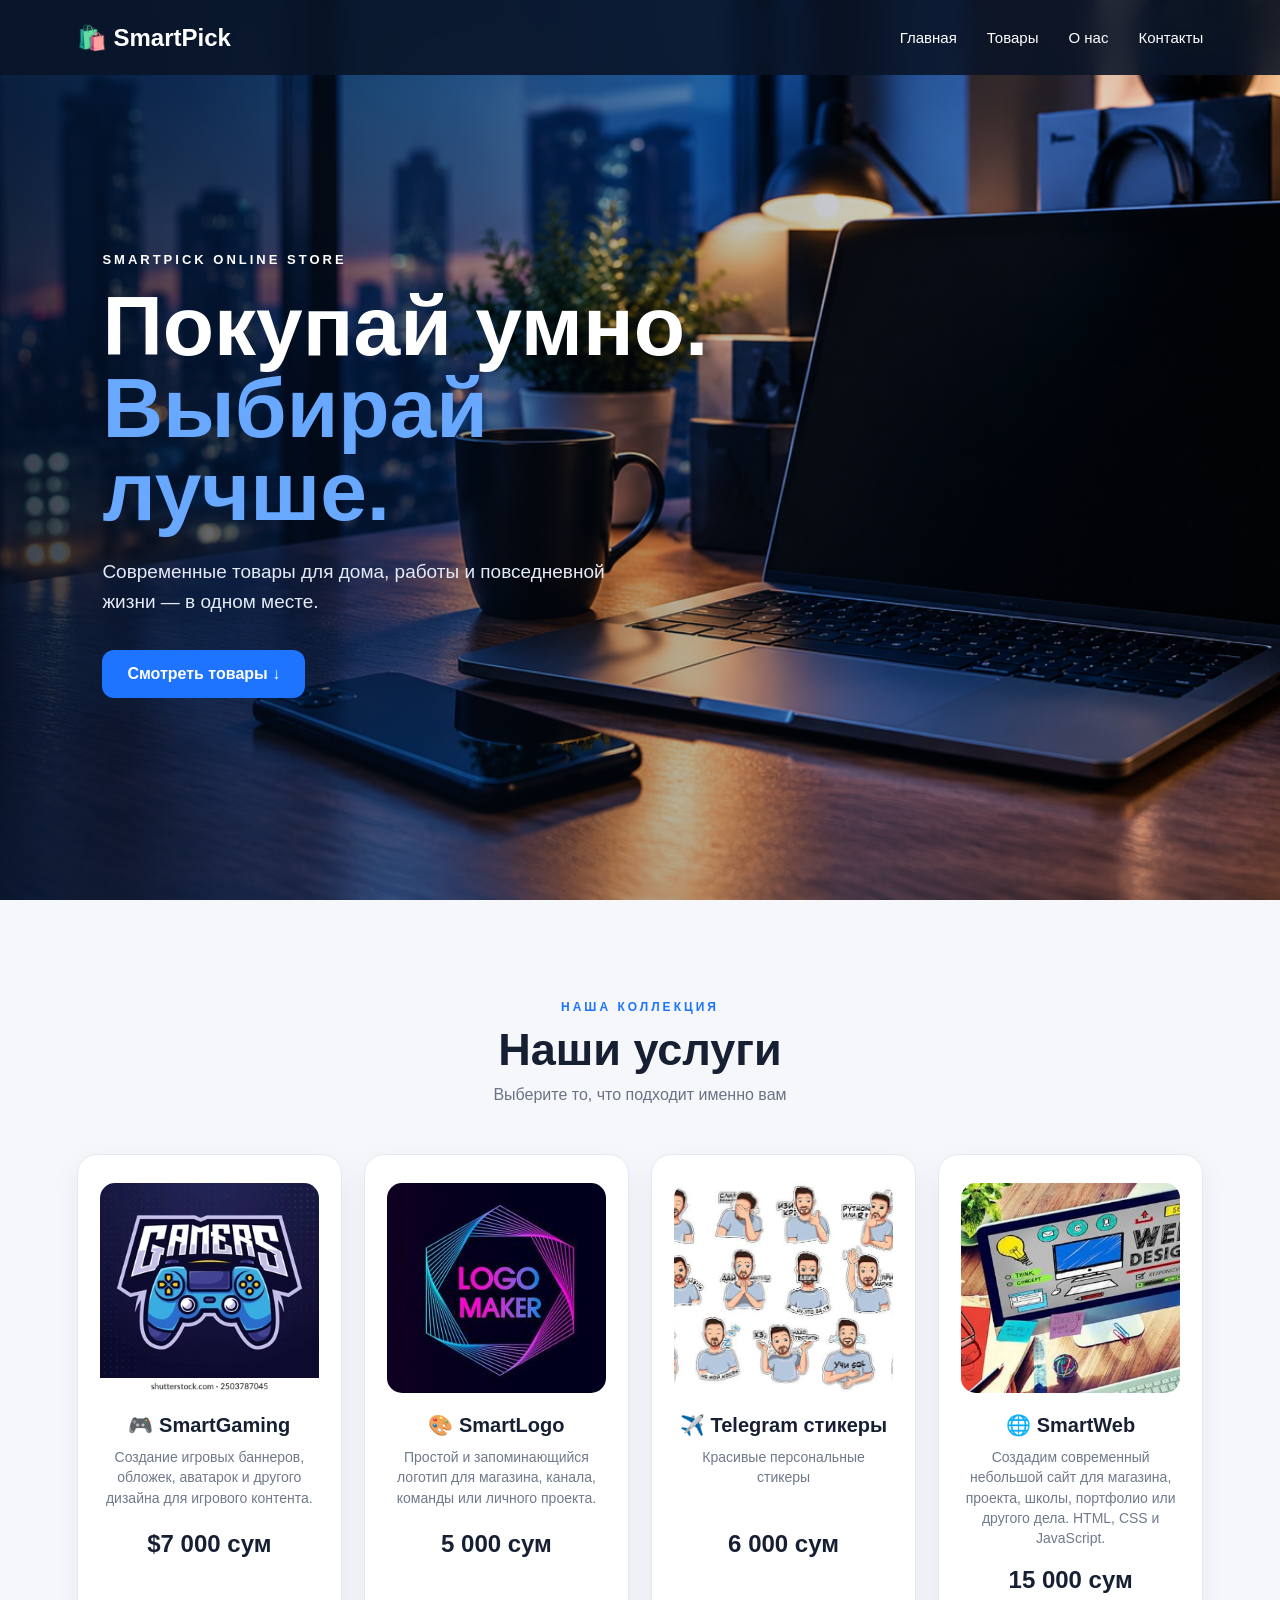
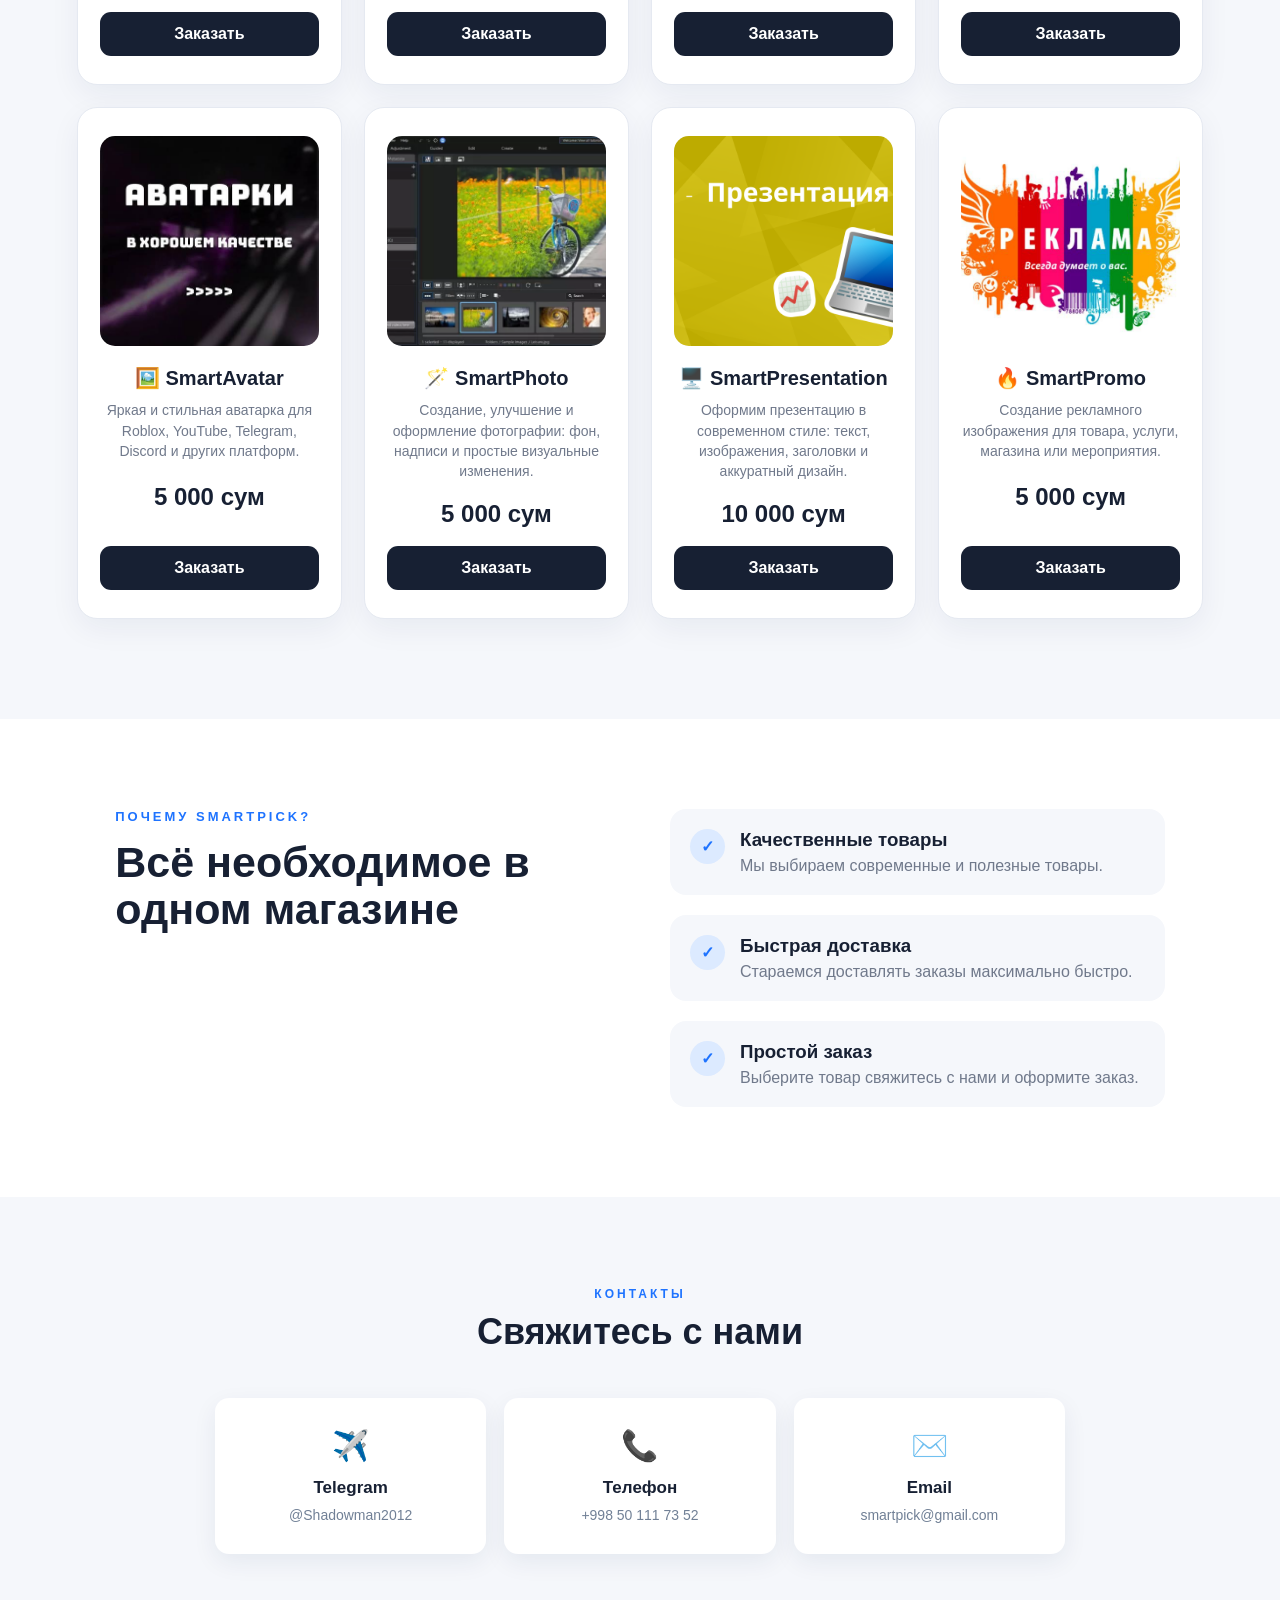
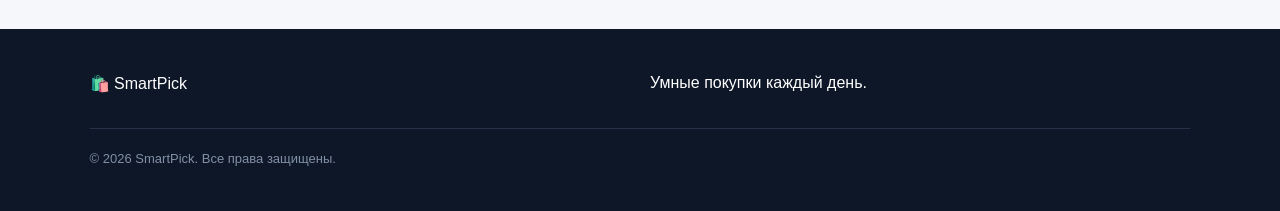
==== index.html @ 40c7309f "Add files via upload" ====
<!DOCTYPE html>
<html lang="ru">
<head>
    <meta charset="UTF-8">
    <meta name="viewport" content="width=device-width, initial-scale=1.0">

    <title>SmartPick — онлайн-магазин</title>

    <link rel="stylesheet" href="style.css">
</head>

<body>

    <!-- ШАПКА -->
    <header class="header">

        <div class="logo">
            🛍️ SmartPick
        </div>

        <nav>
            <a href="#home">Главная</a>
            <a href="#products">Товары</a>
            <a href="#about">О нас</a>
            <a href="#contacts">Контакты</a>
        </nav>



    </header>


    <!-- ГЛАВНЫЙ ЭКРАН -->
    <section class="hero" id="home">

        <div class="hero-content">

            <p class="small-title">
                SMARTPICK ONLINE STORE
            </p>

            <h1>
                Покупай умно.<br>
                <span>Выбирай лучше.</span>
            </h1>

            <p class="hero-text">
                Современные товары для дома, работы
                и повседневной жизни — в одном месте.
            </p>

            <a href="#products" class="hero-button">
                Смотреть товары ↓
            </a>

        </div>

    </section>


    <!-- ТОВАРЫ -->
    <section class="products" id="products">

        <div class="section-title">

            <p>НАША КОЛЛЕКЦИЯ</p>

            <h2>Наши услуги</h2>

            <span>
                Выберите то, что подходит именно вам
            </span>

        </div>


    <div class="products-grid">

    <!-- 1. НОУТБУК -->
    <div class="product-card">

        <div class="product-image">
            <img src="gamers.jpg" alt="SmartBook Pro">
        </div>

        <h3>🎮  SmartGaming</h3>

        <p>
            Создание игровых баннеров, обложек, аватарок
             и другого дизайна для игрового контента.
        </p>

        <div class="price">$7 000 сум</div>

        <details class="order-details">

            <summary>Заказать</summary>

            <div class="order-message">
                📦 Хотите заказать <b>🎮  SmartGaming</b>?
                <br><br>
                📞 Свяжитесь с нами!
                <br>
                ✈️ Telegram: <b>@Shadowman2012</b>
            </div>

        </details>

    </div>


    <!-- 2. ТЕЛЕФОН -->
    <div class="product-card">

        <div class="product-image">
            <img src="makinglogo.jpg" alt="SmartPhone X">
        </div>

        <h3>🎨  SmartLogo</h3>

        <p>
            Простой и запоминающийся логотип для магазина,
             канала, команды или личного проекта.
        </p>

        <div class="price">5 000 сум</div>

        <details class="order-details">

            <summary>Заказать</summary>

            <div class="order-message">
                📦 Хотите заказать <b>🎨  SmartLogo</b>?
                <br><br>
                📞 Свяжитесь с нами!
                <br>
                ✈️ Telegram: <b>@Shadowman2012</b>
            </div>

        </details>

    </div>


    <!-- 3. НАУШНИКИ -->
    <div class="product-card">

        <div class="product-image">
            <img src="telegramstickers.jpg" alt="AirSound Pro">
        </div>

        <h3>✈️  Telegram стикеры</h3>

        <p>
            Красивые персональные стикеры
        </p>

        <div class="price">6 000 сум</div>

        <details class="order-details">

            <summary>Заказать</summary>

            <div class="order-message">
                📦 Хотите заказать <b>✈️  Telegram Стикеры</b>?
                <br><br>
                📞 Свяжитесь с нами!
                <br>
                ✈️ Telegram: <b>@Shadowman2012</b>
            </div>

        </details>

    </div>


    <!-- 4. ЧАСЫ -->
    <div class="product-card">

        <div class="product-image">
            <img src="web.jpg" alt="SmartWatch 5">
        </div>

        <h3>🌐  SmartWeb</h3>

        <p>
            Создадим современный небольшой сайт для магазина,
             проекта, школы, портфолио или другого дела. HTML, CSS и JavaScript.
        </p>

        <div class="price">15 000 сум</div>

        <details class="order-details">

            <summary>Заказать</summary>

            <div class="order-message">
                📦 Хотите заказать <b>🌐  SmartWeb</b>?
                <br><br>
                📞 Свяжитесь с нами!
                <br>
                ✈️ Telegram: <b>@Shadowman2012</b>
            </div>

        </details>

    </div>


    <!-- 5. МОНИТОР -->
    <div class="product-card">

        <div class="product-image">
            <img src="avatarka.jpg" alt="Vision Monitor">
        </div>

        <h3>🖼️  SmartAvatar</h3>

        <p>
            Яркая и стильная аватарка для Roblox, 
            YouTube, Telegram, Discord и других платформ.
        </p>

        <div class="price">5 000 сум</div>

        <details class="order-details">

            <summary>Заказать</summary>

            <div class="order-message">
                📦 Хотите заказать <b>🖼️  SmartAvatar</b>?
                <br><br>
                📞 Свяжитесь с нами!
                <br>
                ✈️ Telegram: <b>@Shadowman2012</b>
            </div>

        </details>

    </div>


    <!-- 6. КЛАВИАТУРА -->
    <div class="product-card">

        <div class="product-image">
            <img src="makingphoto.jpg" alt="Mecha Keyboard">
        </div>

        <h3>🪄  SmartPhoto</h3>

        <p>
            Создание, улучшение и оформление фотографии: фон,
            надписи и простые визуальные изменения.
        </p>

        <div class="price">5 000 сум</div>

        <details class="order-details">

            <summary>Заказать</summary>

            <div class="order-message">
                📦 Хотите заказать <b>🪄  SmartPhoto</b>?
                <br><br>
                📞 Свяжитесь с нами!
                <br>
                ✈️ Telegram: <b>@Shadowman2012</b>
            </div>

        </details>

    </div>


    <!-- 7. МЫШЬ -->
    <div class="product-card">

        <div class="product-image">
            <img src="presintayion.jpg" alt="SmartMouse">
        </div>

        <h3>🖥️  SmartPresentation</h3>

        <p>
            Оформим презентацию в современном стиле: текст,
             изображения, заголовки и аккуратный дизайн.
            
        </p>

        <div class="price">10 000 сум</div>

        <details class="order-details">

            <summary>Заказать</summary>

            <div class="order-message">
                📦 Хотите заказать <b>🖥️  SmartPresentation</b>?
                <br><br>
                📞 Свяжитесь с нами!
                <br>
                ✈️ Telegram: <b>@Shadowman2012</b>
            </div>

        </details>

    </div>


    <!-- 8. КОЛОНКА -->
    <div class="product-card">

        <div class="product-image">
            <img src="add.jpg" alt="SoundBox Mini">
        </div>

        <h3>🔥  SmartPromo</h3>

        <p>
            Создание рекламного изображения для товара,
             услуги, магазина или мероприятия.
            
        </p>

        <div class="price">5 000 сум</div>

        <details class="order-details">

            <summary>Заказать</summary>

            <div class="order-message">
                📦 Хотите заказать <b>🔥  SmartPromo</b>?
                <br><br>
                📞 Свяжитесь с нами!
                <br>
                ✈️ Telegram: <b>@Shadowman2012</b>
            </div>

        </details>

    </div>

</div>

    </section>


    <!-- О НАС -->
    <section class="about" id="about">

        <div class="about-text">

            <p>ПОЧЕМУ SMARTPICK?</p>

            <h2>
                Всё необходимое
                в одном магазине
            </h2>

        </div>


        <div class="advantages">

            <div class="advantage">
                <span>✓</span>

                <div>
                    <h3>Качественные товары</h3>

                    <p>
                        Мы выбираем современные
                        и полезные товары.
                    </p>
                </div>
            </div>


            <div class="advantage">
                <span>✓</span>

                <div>
                    <h3>Быстрая доставка</h3>

                    <p>
                        Стараемся доставлять
                        заказы максимально быстро.
                    </p>
                </div>
            </div>


            <div class="advantage">
                <span>✓</span>

                <div>
                    <h3>Простой заказ</h3>

                    <p>
                        Выберите товар свяжитесь с нами 
                        и оформите заказ.
                    </p>
                </div>
            </div>

        </div>

    </section>



      <!-- КОНТАКТЫ -->
<section class="contacts-section" id="contacts">

    <div class="contacts-title">
        <p>КОНТАКТЫ</p>
        <h2>Свяжитесь с нами</h2>
    </div>

    <div class="contacts-cards">

        <!-- TELEGRAM -->
        <div class="contact-card">
            <div class="contact-icon">✈️</div>

            <h3>Telegram</h3>

            <a href="https://t.me/Shadowman2012" target="_blank">
                @Shadowman2012
            </a>
        </div>


        <!-- ТЕЛЕФОН -->
        <div class="contact-card">
            <div class="contact-icon">📞</div>

            <h3>Телефон</h3>

            <a href="tel:+998501117352">
                +998 50 111 73 52
            </a>
        </div>


        <!-- EMAIL -->
        <div class="contact-card">
            <div class="contact-icon">✉️</div>

            <h3>Email</h3>

            <a href="mailto:smartpick@gmail.com">
                smartpick@gmail.com
            </a>
        </div>

    </div>

</section>



<footer>

    <div class="footer-logo">
        🛍️ SmartPick
    </div>

    <p>
        Умные покупки каждый день.
    </p>

    <div class="copyright">
        © 2026 SmartPick. Все права защищены.
    </div>

</footer>


    <!-- КОРЗИНА -->
    <div class="cart-modal" id="cartModal">

        <div class="cart-window">

            <button
                class="close-button"
                id="closeCart">
                ×
            </button>

            <h2>🛒 Ваша корзина</h2>

            <div id="cartItems">
                <p>Корзина пока пустая.</p>
            </div>

            <div class="cart-total">

                <span>Итого:</span>

                <strong id="cartTotal">
                    $0
                </strong>

            </div>

            <button
                class="checkout-button"
                id="checkout">
                Оформить заказ
            </button>

        </div>

    </div>


    <div class="toast" id="toast">
        Товар добавлен в корзину ✓
    </div>


    

</body>
</html>
---- style.css ----
* {
    margin: 0;
    padding: 0;
    box-sizing: border-box;
}

html {
    scroll-behavior: smooth;
}

body {
    font-family: Arial, sans-serif;
    background: #f5f7fb;
    color: #172033;
}


/* =========================
   HEADER
========================= */

.header {
    position: fixed;
    top: 0;
    left: 0;

    width: 100%;
    height: 75px;

    z-index: 1000;

    display: flex;
    align-items: center;
    justify-content: space-between;

    padding: 0 6%;

    background: rgba(10, 20, 38, 0.88);

    backdrop-filter: blur(12px);

    color: white;
}

.logo {
    font-size: 24px;
    font-weight: bold;
}

nav {
    display: flex;
    gap: 30px;
}

nav a {
    color: white;
    text-decoration: none;
    font-size: 15px;

    transition: 0.3s;
}

nav a:hover {
    color: #69a8ff;
}

.cart-button {
    border: none;

    padding: 11px 17px;

    border-radius: 12px;

    background: white;
    color: #172033;

    font-weight: bold;

    cursor: pointer;
}

.cart-button span {
    display: inline-flex;

    align-items: center;
    justify-content: center;

    width: 22px;
    height: 22px;

    margin-left: 5px;

    border-radius: 50%;

    background: #1e73ff;
    color: white;
}


/* =========================
   HERO
========================= */

.hero {

    min-height: 100vh;

    display: flex;
    align-items: center;

    padding: 120px 8% 70px;

    background:
        linear-gradient(
            90deg,
            rgba(4, 13, 29, 0.78),
            rgba(4, 13, 29, 0.30),
            rgba(4, 13, 29, 0.05)
        ),

        url("shop.jpg")
        center / cover
        no-repeat;
}

.hero-content {
    max-width: 650px;

    color: white;
}

.small-title {
    font-size: 13px;

    letter-spacing: 3px;

    font-weight: bold;

    margin-bottom: 18px;
}

.hero h1 {

    font-size: clamp(48px, 7vw, 84px);

    line-height: 0.98;

    margin-bottom: 25px;
}

.hero h1 span {
    color: #69a8ff;
}

.hero-text {

    max-width: 550px;

    font-size: 19px;

    line-height: 1.6;

    color: #e4ebf7;

    margin-bottom: 32px;
}

.hero-button {

    display: inline-block;

    padding: 15px 25px;

    border-radius: 12px;

    background: #1e73ff;

    color: white;

    text-decoration: none;

    font-weight: bold;

    transition: 0.3s;
}

.hero-button:hover {

    transform: translateY(-3px);

    background: #3986ff;
}


/* =========================
   PRODUCTS
========================= */

.products {

    padding: 100px 6%;

    background: #f5f7fb;
}

.section-title {

    text-align: center;

    margin-bottom: 50px;
}

.section-title p {

    color: #1e73ff;

    font-size: 12px;

    letter-spacing: 3px;

    font-weight: bold;

    margin-bottom: 10px;
}

.section-title h2 {

    font-size: 45px;

    margin-bottom: 10px;
}

.section-title span {

    color: #697386;
}


.products-grid {

    max-width: 1200px;

    margin: auto;

    display: grid;

    grid-template-columns:
        repeat(4, 1fr);

    gap: 22px;
}


.product-card {

    background: white;

    border: 1px solid #e5e9f1;

    border-radius: 20px;

    padding: 28px 22px;

    text-align: center;

    box-shadow:
        0 10px 30px
        rgba(20, 40, 80, 0.06);

    transition: 0.3s;
}

.product-card:hover {

    transform: translateY(-7px);

    box-shadow:
        0 18px 40px
        rgba(20, 40, 80, 0.12);
}

.product-image {
    width: 100%;
    height: 210px;

    margin-bottom: 20px;

    border-radius: 15px;

    overflow: hidden;

    background: #f1f4f9;
}

.product-image img {
    width: 100%;
    height: 100%;

    object-fit: cover;

    display: block;

    transition: 0.3s;
}

.product-card:hover .product-image img {
    transform: scale(1.05);
}

.product-card h3 {

    font-size: 20px;

    margin-bottom: 10px;
}

.product-card p {

    color: #70798b;

    min-height: 65px;

    line-height: 1.45;

    font-size: 14px;
}

.price {

    font-size: 24px;

    font-weight: bold;

    margin: 18px 0;
}

.add-button {

    width: 100%;

    padding: 13px;

    border: none;

    border-radius: 11px;

    background: #172033;

    color: white;

    font-weight: bold;

    cursor: pointer;

    transition: 0.3s;
}

.add-button:hover {

    background: #1e73ff;
}


/* =========================
   ABOUT
========================= */

.about {

    display: grid;

    grid-template-columns:
        1fr 1fr;

    gap: 60px;

    padding: 90px 9%;

    background: white;
}

.about-text > p {

    color: #1e73ff;

    font-size: 13px;

    letter-spacing: 3px;

    font-weight: bold;

    margin-bottom: 15px;
}

.about h2 {

    font-size: 43px;

    line-height: 1.1;
}

.advantages {

    display: grid;

    gap: 20px;
}

.advantage {

    display: flex;

    gap: 15px;

    padding: 20px;

    border-radius: 16px;

    background: #f5f7fb;
}

.advantage span {

    min-width: 35px;
    height: 35px;

    display: grid;

    place-items: center;

    border-radius: 50%;

    background: #dceaff;

    color: #1e73ff;

    font-weight: bold;
}

.advantage h3 {

    margin-bottom: 6px;
}

.advantage p {

    color: #70798b;
}


/* =========================
   FOOTER
========================= */

footer {

    padding: 45px 7%;

    background: #0d1728;

    color: white;

    display: grid;

    grid-template-columns:
        1fr 1fr;

    gap: 20px;
}

.footer-left p {

    margin-top: 10px;

    color: #9ca8ba;
}

.contacts {

    justify-self: end;

    line-height: 2;

    color: #dbe2ed;
}

.copyright {

    grid-column: 1 / -1;

    padding-top: 22px;

    margin-top: 15px;

    border-top:
        1px solid #263247;

    color: #8290a5;

    font-size: 13px;
}


/* =========================
   CART
========================= */

.cart-modal {

    position: fixed;

    inset: 0;

    z-index: 2000;

    display: none;

    align-items: center;
    justify-content: center;

    padding: 20px;

    background:
        rgba(0, 0, 0, 0.65);
}

.cart-modal.active {

    display: flex;
}

.cart-window {

    position: relative;

    width: min(500px, 100%);

    max-height: 85vh;

    overflow: auto;

    padding: 30px;

    border-radius: 22px;

    background: white;
}

.close-button {

    position: absolute;

    right: 18px;
    top: 10px;

    border: none;

    background: none;

    font-size: 32px;

    cursor: pointer;
}

.cart-window h2 {

    margin-bottom: 22px;
}

.cart-item {

    display: flex;

    justify-content: space-between;

    gap: 15px;

    padding: 14px 0;

    border-bottom:
        1px solid #e6eaf0;
}

.remove-button {

    border: none;

    background: #ffe8e8;

    color: #c33;

    border-radius: 8px;

    padding: 5px 9px;

    cursor: pointer;
}

.cart-total {

    display: flex;

    justify-content: space-between;

    font-size: 20px;

    padding: 22px 0;
}

.checkout-button {

    width: 100%;

    padding: 14px;

    border: none;

    border-radius: 11px;

    background: #1e73ff;

    color: white;

    font-weight: bold;

    cursor: pointer;
}


/* =========================
   TOAST
========================= */

.toast {

    position: fixed;

    right: 25px;
    bottom: 25px;

    z-index: 3000;

    padding: 14px 20px;

    border-radius: 12px;

    background: #172033;

    color: white;

    transform:
        translateY(100px);

    opacity: 0;

    transition: 0.3s;
}

.toast.show {

    transform:
        translateY(0);

    opacity: 1;
}


/* =========================
   MOBILE
========================= */

@media (max-width: 900px) {

    nav {
        display: none;
    }

    .products-grid {

        grid-template-columns:
            repeat(2, 1fr);
    }

    .about {

        grid-template-columns:
            1fr;
    }
}


@media (max-width: 560px) {

    .header {

        padding: 0 4%;
    }

    .logo {

        font-size: 20px;
    }

    .cart-button {

        padding: 9px 11px;
    }

    .hero {

        padding:
            110px 7% 60px;
    }

    .hero h1 {

        font-size: 48px;
    }

    .products-grid {

        grid-template-columns:
            1fr;
    }

    .section-title h2,
    .about h2 {

        font-size: 35px;
    }

    footer {

        grid-template-columns:
            1fr;
    }

    .contacts {

        justify-self: start;
    }
}










/* =========================
   КОНТАКТЫ
========================= */

.contacts-section {
    padding: 90px 8% 75px;
    background: #f5f7fb;
    text-align: center;
}

.contacts-title {
    margin-bottom: 45px;
}

.contacts-title p {
    color: #1e73ff;
    font-size: 12px;
    font-weight: bold;
    letter-spacing: 3px;
    margin-bottom: 10px;
}

.contacts-title h2 {
    font-size: 36px;
    color: #172033;
}


/* КАРТОЧКИ */

.contacts-cards {
    max-width: 850px;
    margin: auto;

    display: grid;
    grid-template-columns: repeat(3, 1fr);

    gap: 18px;
}


.contact-card {
    background: white;

    padding: 30px 20px;

    border-radius: 14px;

    box-shadow:
        0 8px 25px rgba(20, 40, 80, 0.07);

    transition: 0.3s;
}


.contact-card:hover {
    transform: translateY(-5px);

    box-shadow:
        0 15px 35px rgba(20, 40, 80, 0.12);
}


/* ИКОНКА */

.contact-icon {
    font-size: 30px;

    margin-bottom: 15px;
}


.contact-card h3 {
    font-size: 17px;

    margin-bottom: 8px;

    color: #172033;
}


.contact-card a {
    color: #718096;

    text-decoration: none;

    font-size: 14px;

    transition: 0.3s;
}


.contact-card a:hover {
    color: #1e73ff;
}


/* =========================
   МОБИЛЬНАЯ ВЕРСИЯ
========================= */

@media (max-width: 700px) {

    .contacts-cards {
        grid-template-columns: 1fr;
        max-width: 400px;
    }

    .contacts-title h2 {
        font-size: 30px;
    }
}










.order-details {
    margin-top: 18px;
}

.order-details summary {
    list-style: none;

    width: 100%;

    padding: 13px;

    border-radius: 11px;

    background: #172033;

    color: white;

    font-weight: bold;

    cursor: pointer;

    transition: 0.3s;
}

.order-details summary:hover {
    background: #1e73ff;
}

.order-details summary::-webkit-details-marker {
    display: none;
}

.order-message {
    margin-top: 12px;

    padding: 15px;

    border-radius: 12px;

    background: #eef5ff;

    color: #172033;

    font-size: 14px;

    line-height: 1.5;

    animation: orderShow 0.3s ease;
}

@keyframes orderShow {
    from {
        opacity: 0;
        transform: translateY(-5px);
    }

    to {
        opacity: 1;
        transform: translateY(0);
    }
}






.product-card {
    display: flex;
    flex-direction: column;
    height: 100%;
}

.product-card .order-details {
    margin-top: auto;
}

.order-details summary {
    text-align: center;
}
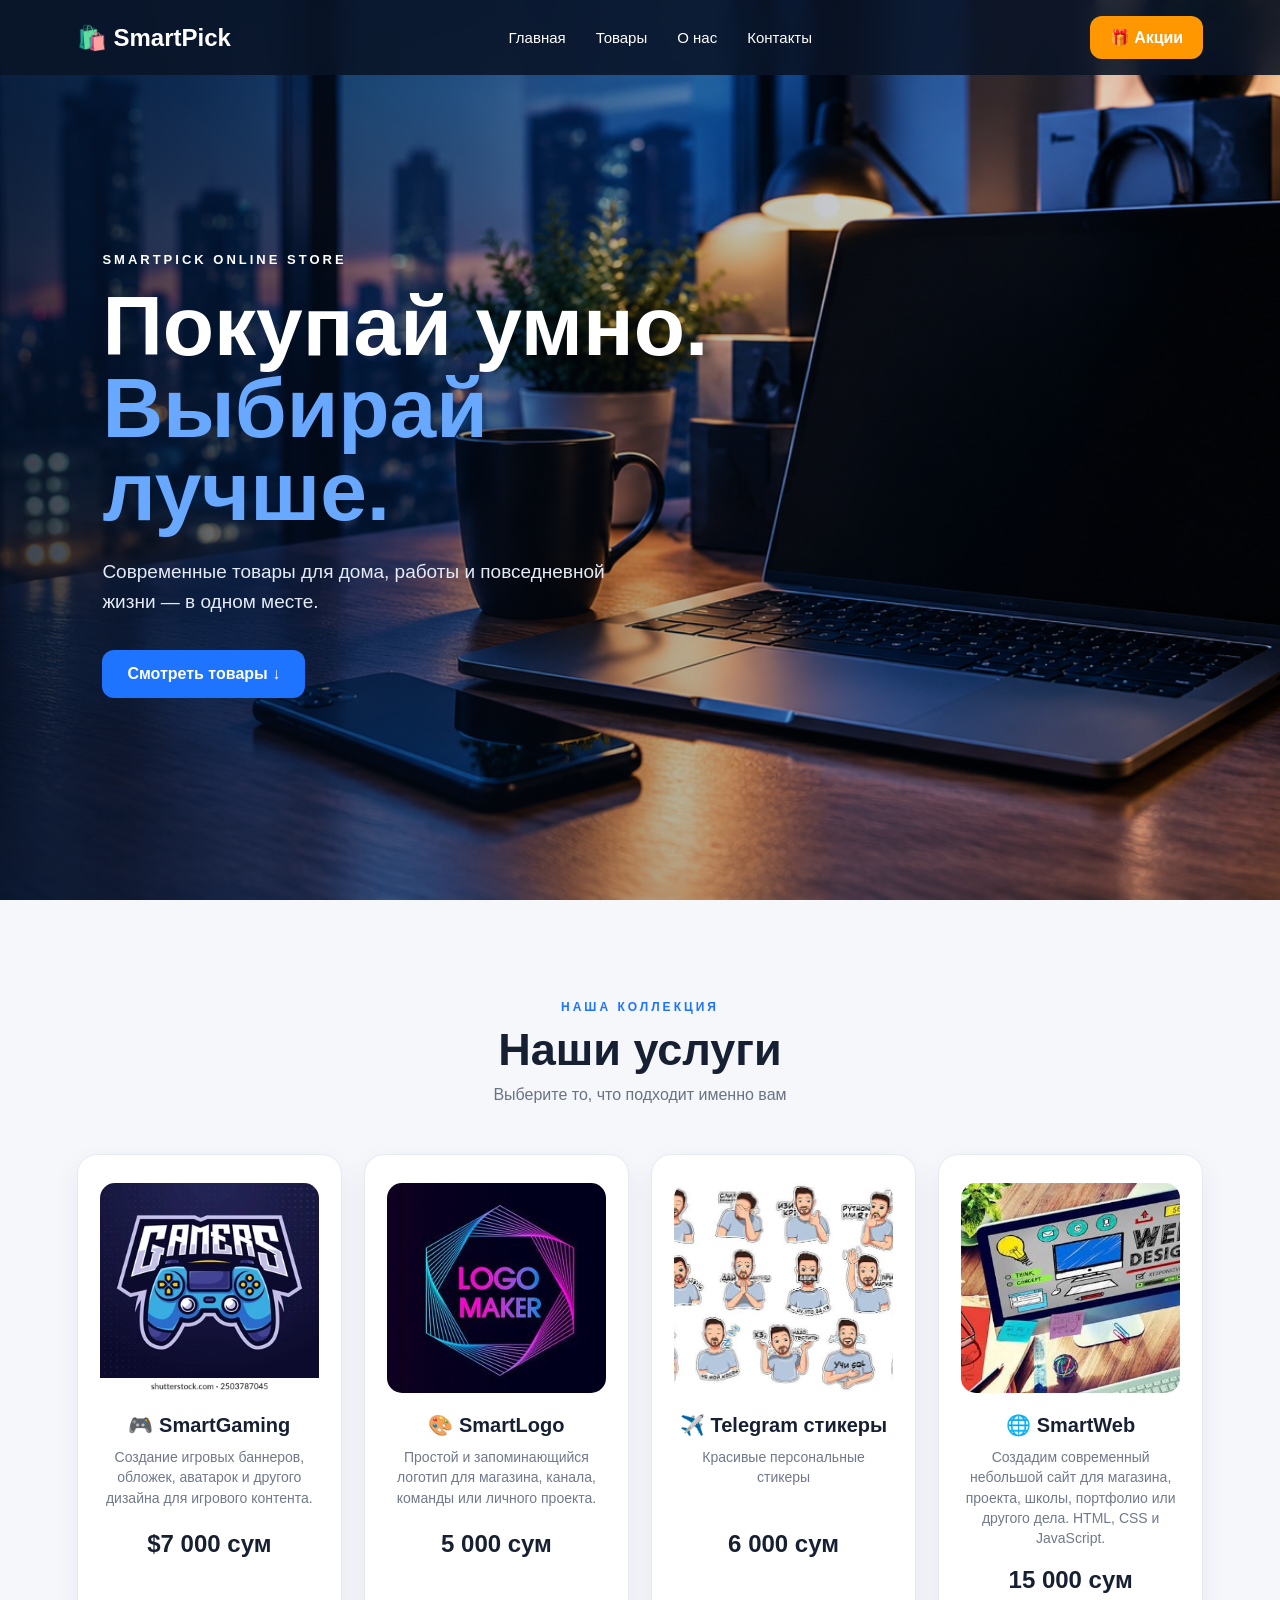
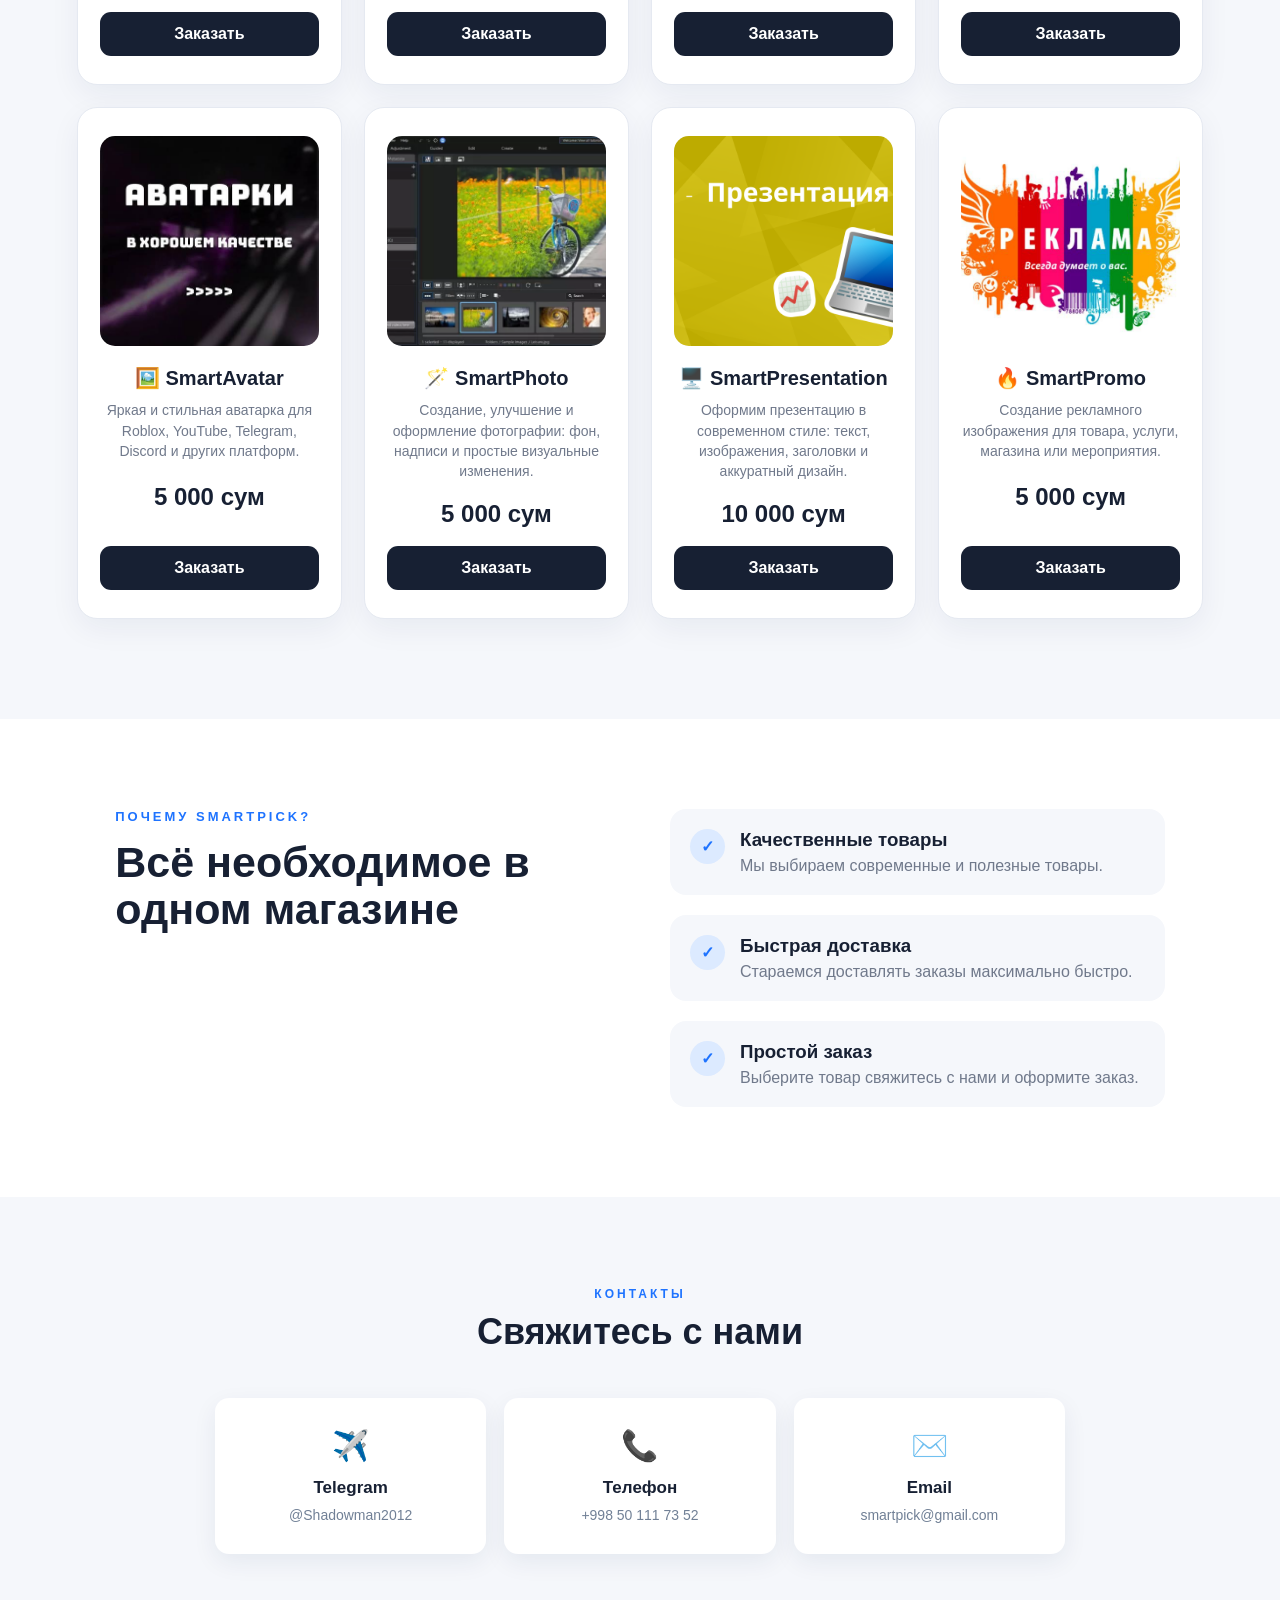
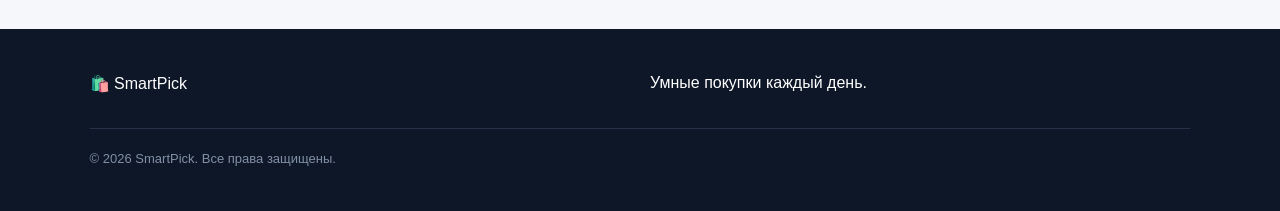
==== commit 47eff28f: "Add files via upload" ====
--- a/index.html
+++ b/index.html
@@ -27,6 +27,12 @@
 
 
 
+        <label for="promo-toggle" class="promo-button">
+    🎁 Акции
+        </label>
+
+
+
     </header>
 
 
@@ -277,7 +283,7 @@
     <div class="product-card">
 
         <div class="product-image">
-            <img src="presintayion.jpg" alt="SmartMouse">
+            <img src="presintaytion.jpg" alt="SmartMouse">
         </div>
 
         <h3>🖥️  SmartPresentation</h3>
@@ -477,6 +483,64 @@
 </footer>
 
 
+
+
+
+
+<!-- АКЦИЯ -->
+
+<input type="checkbox" id="promo-toggle" class="promo-toggle">
+
+<div class="promo-overlay">
+
+    <div class="promo-window">
+
+        <label for="promo-toggle" class="close-promo">
+            ✕
+        </label>
+
+        <div class="promo-icon">
+            🎁
+        </div>
+
+        <p class="promo-label">
+            СПЕЦИАЛЬНАЯ АКЦИЯ
+        </p>
+
+        <h2>
+            SMARTPICK START
+        </h2>
+
+        <p class="promo-main">
+            Первые <strong>3 покупателя</strong>
+            получают небольшой подарок!
+        </p>
+
+        <div class="promo-gift">
+            🎁
+        </div>
+
+        <div class="promo-spots">
+            🔥 Осталось мест: <strong>3</strong>
+        </div>
+
+        <a href="#products" class="promo-action">
+            🛍️ Выбрать товар
+        </a>
+
+    </div>
+
+</div>
+
+
+
+
+
+
+
+
+
+
     <!-- КОРЗИНА -->
     <div class="cart-modal" id="cartModal">
 
--- a/style.css
+++ b/style.css
@@ -951,4 +951,206 @@
 
 .order-details summary {
     text-align: center;
+}
+
+
+
+
+
+
+
+
+
+/* =========================
+   АКЦИИ
+========================= */
+
+.promo-toggle {
+    display: none;
+}
+
+
+/* КНОПКА */
+
+.promo-button {
+    display: inline-block;
+    padding: 12px 20px;
+    background: #ff9800;
+    color: white;
+    border-radius: 12px;
+    font-weight: 700;
+    cursor: pointer;
+    transition: 0.3s;
+}
+
+.promo-button:hover {
+    background: #f57c00;
+    transform: translateY(-2px);
+}
+
+
+/* ЗАТЕМНЕНИЕ */
+
+.promo-overlay {
+    position: fixed;
+    inset: 0;
+
+    display: flex;
+    justify-content: center;
+    align-items: center;
+
+    background: rgba(0, 0, 0, 0.7);
+
+    opacity: 0;
+    visibility: hidden;
+
+    transition: 0.3s;
+
+    z-index: 9999;
+}
+
+
+/* ОКНО */
+
+.promo-window {
+    position: relative;
+
+    width: 420px;
+    max-width: 90%;
+
+    padding: 35px 25px;
+
+    background: white;
+    border-radius: 25px;
+
+    text-align: center;
+
+    box-shadow: 0 20px 60px rgba(0, 0, 0, 0.3);
+
+    transform: scale(0.8);
+    transition: 0.3s;
+}
+
+
+/* ОТКРЫТИЕ ОКНА */
+
+.promo-toggle:checked ~ .promo-overlay {
+    opacity: 1;
+    visibility: visible;
+}
+
+.promo-toggle:checked ~ .promo-overlay .promo-window {
+    transform: scale(1);
+}
+
+
+/* КРЕСТИК */
+
+.close-promo {
+    position: absolute;
+
+    top: 15px;
+    right: 15px;
+
+    width: 35px;
+    height: 35px;
+
+    display: flex;
+    justify-content: center;
+    align-items: center;
+
+    background: #eeeeee;
+
+    border-radius: 50%;
+
+    font-size: 20px;
+    font-weight: bold;
+
+    cursor: pointer;
+}
+
+.close-promo:hover {
+    background: #dddddd;
+}
+
+
+/* ПОДАРОК */
+
+.promo-icon {
+    font-size: 60px;
+}
+
+.promo-gift {
+    font-size: 55px;
+    margin: 15px 0;
+}
+
+
+/* ТЕКСТ */
+
+.promo-label {
+    margin-top: 10px;
+
+    color: #ff9800;
+
+    font-size: 14px;
+    font-weight: bold;
+
+    letter-spacing: 1px;
+}
+
+.promo-window h2 {
+    margin: 10px 0;
+
+    font-size: 30px;
+}
+
+.promo-main {
+    font-size: 18px;
+    line-height: 1.5;
+}
+
+.promo-main strong {
+    color: #ff9800;
+}
+
+
+/* ОСТАЛОСЬ МЕСТ */
+
+.promo-spots {
+    margin: 20px 0;
+
+    padding: 12px;
+
+    background: #fff3e0;
+
+    border-radius: 12px;
+
+    font-weight: bold;
+}
+
+
+/* КНОПКА */
+
+.promo-action {
+    display: inline-block;
+
+    padding: 13px 25px;
+
+    background: #ff9800;
+
+    color: white;
+
+    text-decoration: none;
+
+    border-radius: 12px;
+
+    font-weight: bold;
+
+    transition: 0.3s;
+}
+
+.promo-action:hover {
+    background: #f57c00;
+    transform: translateY(-2px);
 }
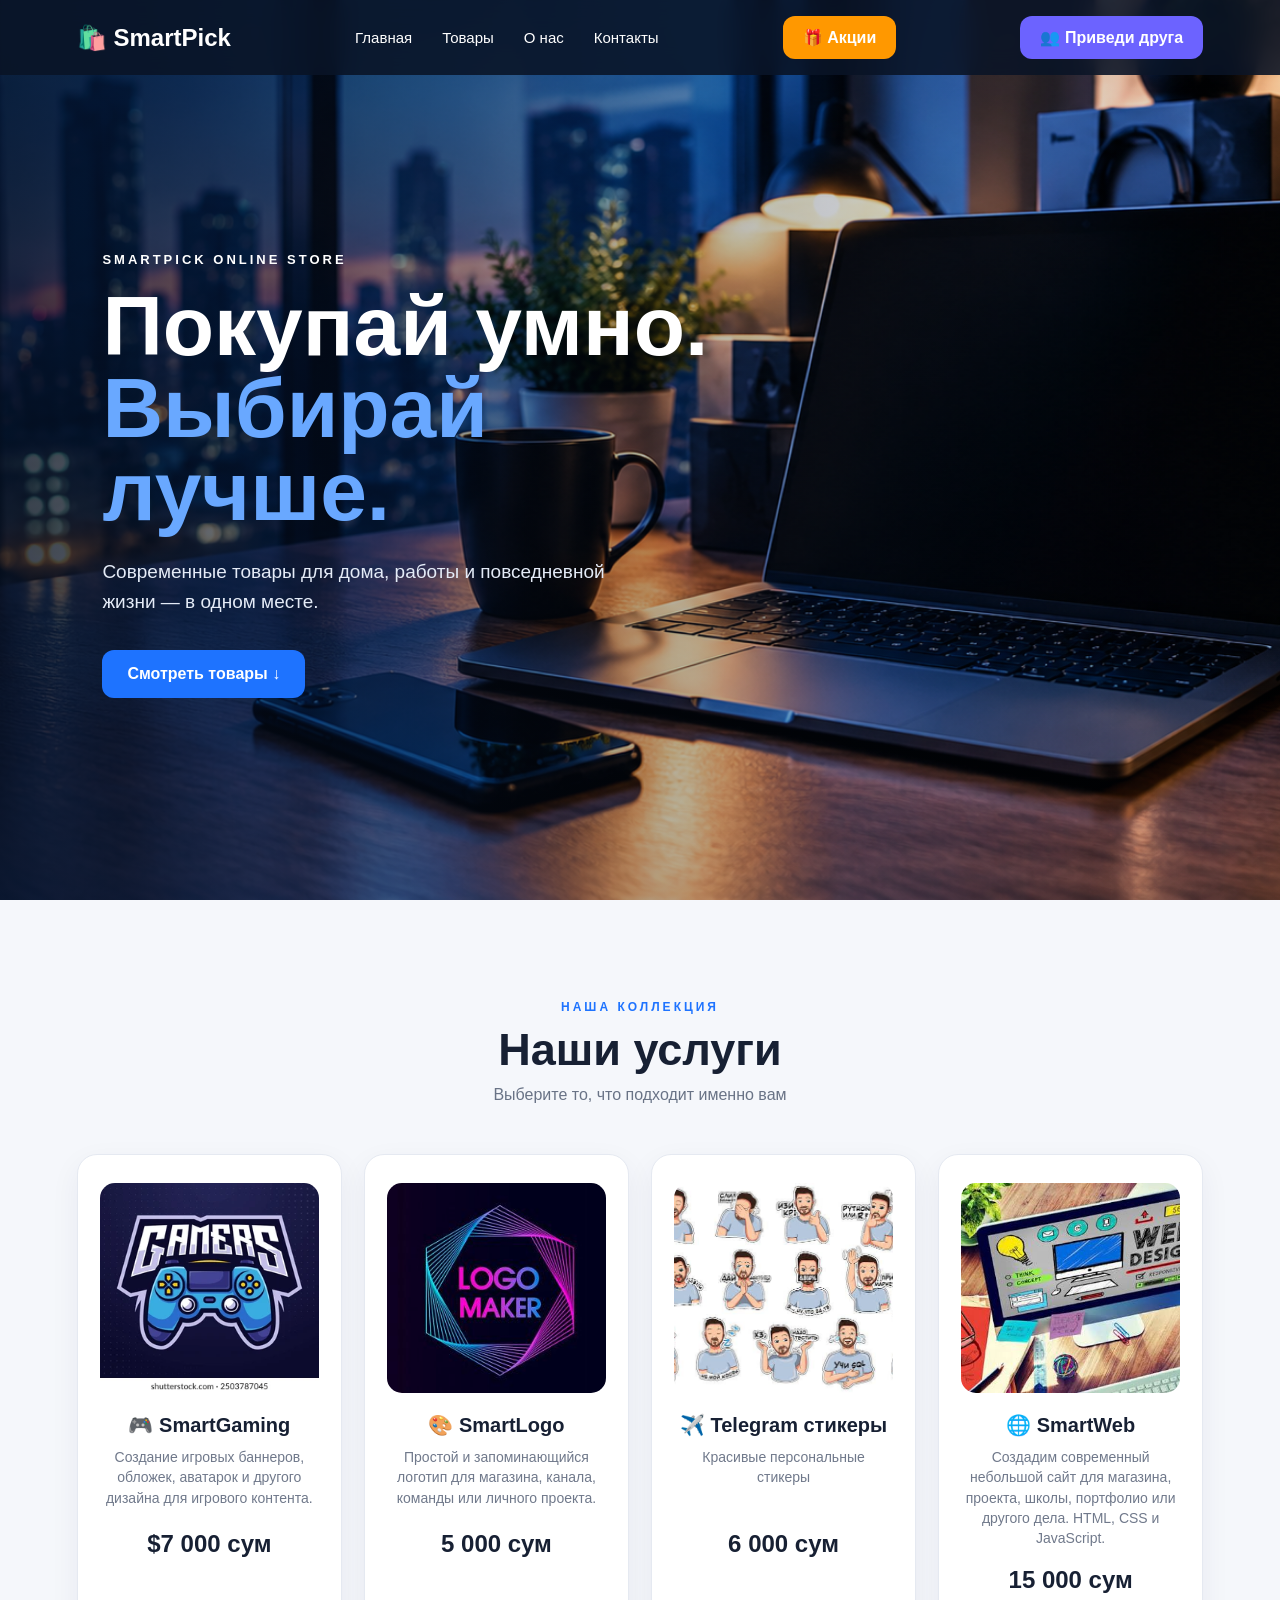
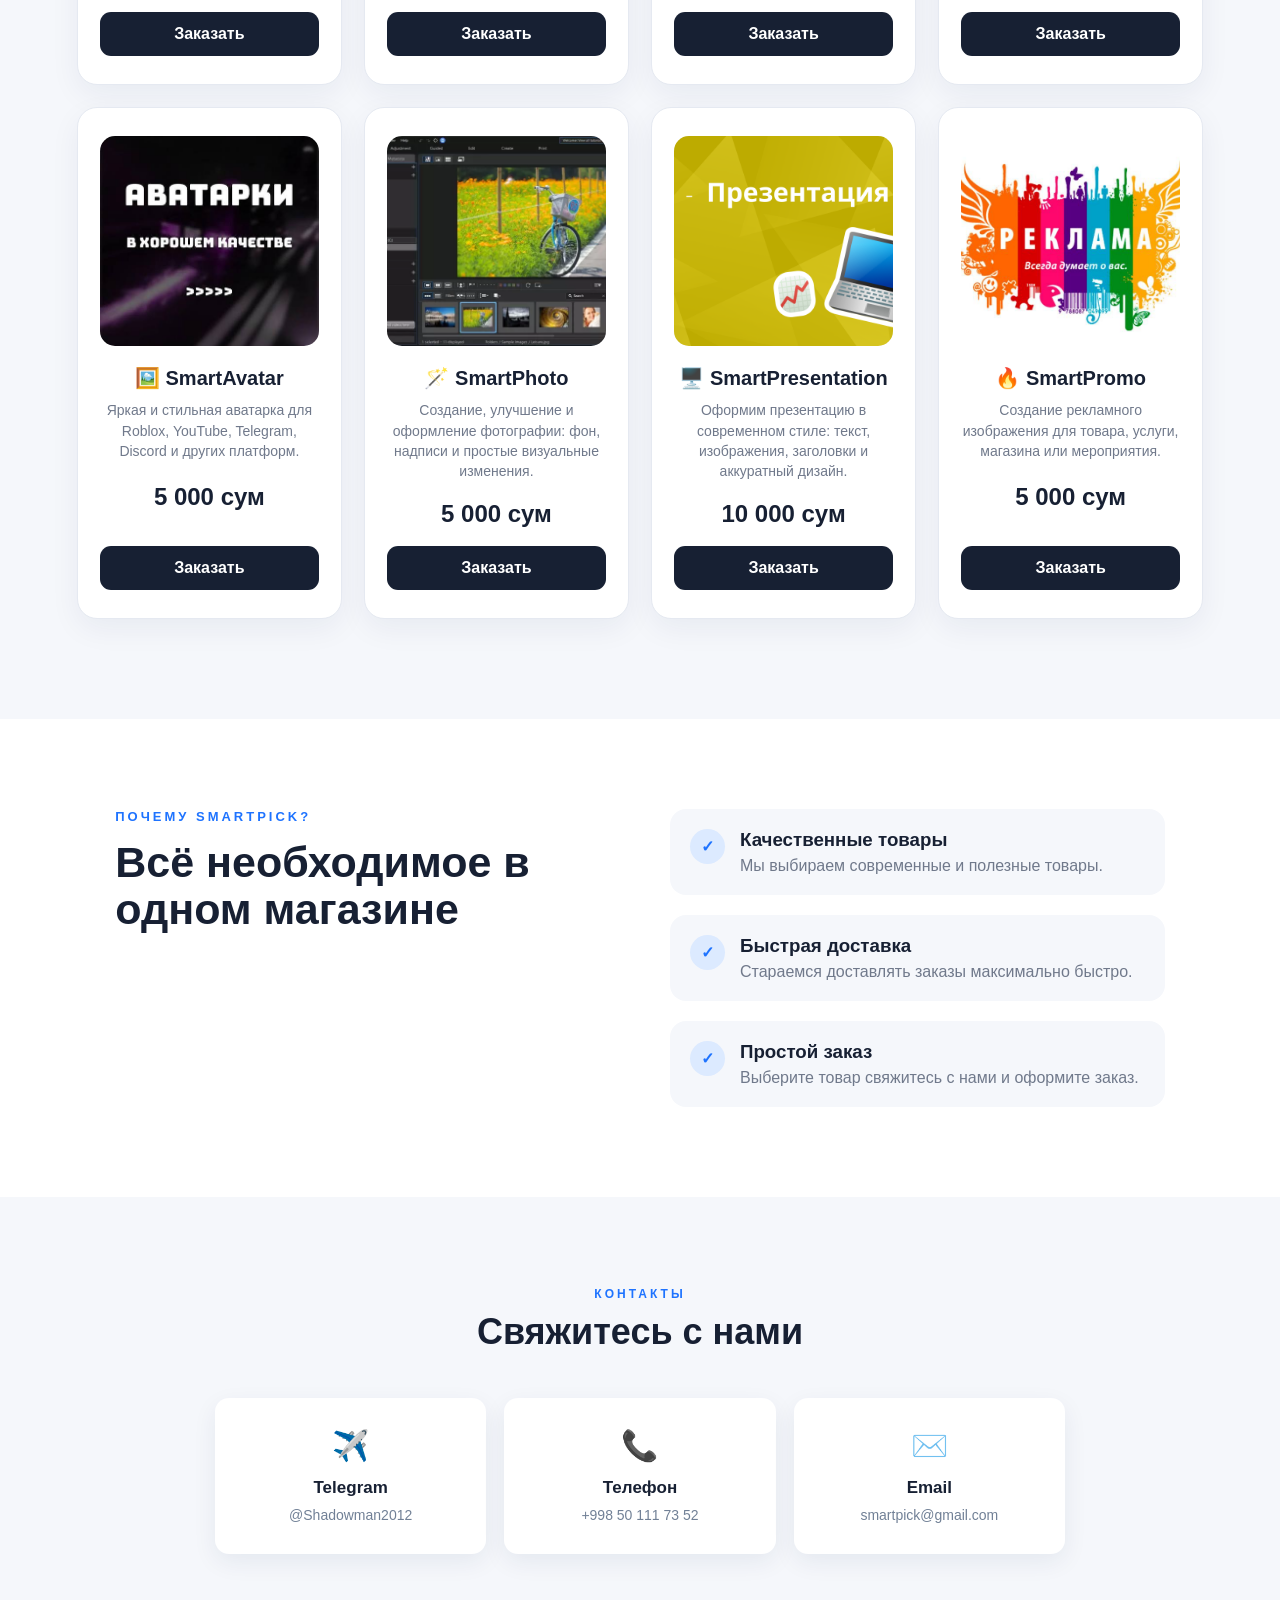
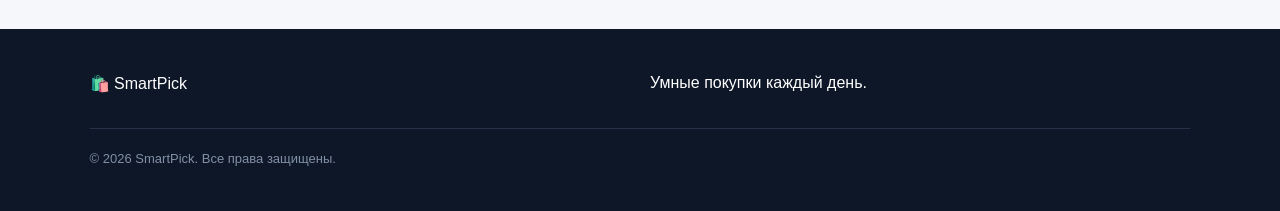
==== commit 20340b9a: "Add files via upload" ====
--- a/index.html
+++ b/index.html
@@ -31,6 +31,10 @@
     🎁 Акции
         </label>
 
+        <label for="friend-toggle" class="friend-button">
+    👥 Приведи друга
+        </label>
+
 
 
     </header>
@@ -521,7 +525,7 @@
         </div>
 
         <div class="promo-spots">
-            🔥 Осталось мест: <strong>3</strong>
+            🔥 Осталось мест: <strong>2</strong>
         </div>
 
         <a href="#products" class="promo-action">
@@ -531,6 +535,64 @@
     </div>
 
 </div>
+
+
+
+
+
+
+
+
+
+<!-- АКЦИЯ «ПРИВЕДИ ДРУГА» -->
+
+<input type="checkbox" id="friend-toggle" class="friend-toggle">
+
+<div class="friend-overlay">
+
+    <div class="friend-window">
+
+        <label for="friend-toggle" class="close-friend">
+            ✕
+        </label>
+
+        <div class="friend-icon">
+            👥
+        </div>
+
+        <p class="friend-label">
+            НОВАЯ АКЦИЯ
+        </p>
+
+        <h2>
+            ПРИВЕДИ ДРУГА
+        </h2>
+
+        <p class="friend-main">
+            Пригласи друга в <strong>SmartPick</strong>
+            и получи небольшой бонус
+            на следующую покупку! 🎁
+        </p>
+
+        <div class="friend-bonus">
+            🎁
+        </div>
+
+        <div class="friend-info">
+            👥 Пригласи друга<br>
+            ⭐ Получи бонус<br>
+            🛍️ Используй его при следующей покупке
+        </div>
+
+        <a href="#contacts" class="friend-action">
+            ✈️ Связаться с нами
+        </a>
+
+    </div>
+
+</div>
+
+
 
 
 
--- a/style.css
+++ b/style.css
@@ -1153,4 +1153,221 @@
 .promo-action:hover {
     background: #f57c00;
     transform: translateY(-2px);
+}
+
+
+
+
+
+
+
+
+
+
+
+
+
+
+
+
+/* =========================
+   ПРИВЕДИ ДРУГА
+========================= */
+
+.friend-toggle {
+    display: none;
+}
+
+
+/* КНОПКА */
+
+.friend-button {
+    display: inline-block;
+
+    padding: 12px 20px;
+
+    background: #6c63ff;
+    color: white;
+
+    border-radius: 12px;
+
+    font-weight: 700;
+
+    cursor: pointer;
+
+    transition: 0.3s;
+}
+
+.friend-button:hover {
+    background: #574fd6;
+    transform: translateY(-2px);
+}
+
+
+/* ЗАТЕМНЕНИЕ */
+
+.friend-overlay {
+    position: fixed;
+    inset: 0;
+
+    display: flex;
+    justify-content: center;
+    align-items: center;
+
+    background: rgba(0, 0, 0, 0.7);
+
+    opacity: 0;
+    visibility: hidden;
+
+    transition: 0.3s;
+
+    z-index: 10000;
+}
+
+
+/* ОКНО */
+
+.friend-window {
+    position: relative;
+
+    width: 420px;
+    max-width: 90%;
+
+    padding: 35px 25px;
+
+    background: white;
+
+    border-radius: 25px;
+
+    text-align: center;
+
+    box-shadow: 0 20px 60px rgba(0, 0, 0, 0.3);
+
+    transform: scale(0.8);
+
+    transition: 0.3s;
+}
+
+
+/* ОТКРЫТИЕ */
+
+.friend-toggle:checked ~ .friend-overlay {
+    opacity: 1;
+    visibility: visible;
+}
+
+.friend-toggle:checked ~ .friend-overlay .friend-window {
+    transform: scale(1);
+}
+
+
+/* КРЕСТИК */
+
+.close-friend {
+    position: absolute;
+
+    top: 15px;
+    right: 15px;
+
+    width: 35px;
+    height: 35px;
+
+    display: flex;
+    justify-content: center;
+    align-items: center;
+
+    background: #eeeeee;
+
+    border-radius: 50%;
+
+    font-size: 20px;
+    font-weight: bold;
+
+    cursor: pointer;
+}
+
+
+/* ИКОНКИ */
+
+.friend-icon {
+    font-size: 60px;
+}
+
+.friend-bonus {
+    font-size: 55px;
+
+    margin: 15px 0;
+}
+
+
+/* ТЕКСТ */
+
+.friend-label {
+    color: #6c63ff;
+
+    font-size: 14px;
+
+    font-weight: bold;
+
+    letter-spacing: 1px;
+}
+
+.friend-window h2 {
+    font-size: 30px;
+
+    margin: 10px 0;
+}
+
+.friend-main {
+    font-size: 18px;
+
+    line-height: 1.5;
+}
+
+.friend-main strong {
+    color: #6c63ff;
+}
+
+
+/* ИНФОРМАЦИЯ */
+
+.friend-info {
+    margin: 20px 0;
+
+    padding: 15px;
+
+    background: #f1f0ff;
+
+    border-radius: 15px;
+
+    line-height: 2;
+
+    font-weight: 600;
+}
+
+
+/* КНОПКА */
+
+.friend-action {
+    display: inline-block;
+
+    padding: 13px 25px;
+
+    background: #6c63ff;
+
+    color: white;
+
+    text-decoration: none;
+
+    border-radius: 12px;
+
+    font-weight: bold;
+
+    transition: 0.3s;
+}
+
+.friend-action:hover {
+    background: #574fd6;
+
+    transform: translateY(-2px);
 }
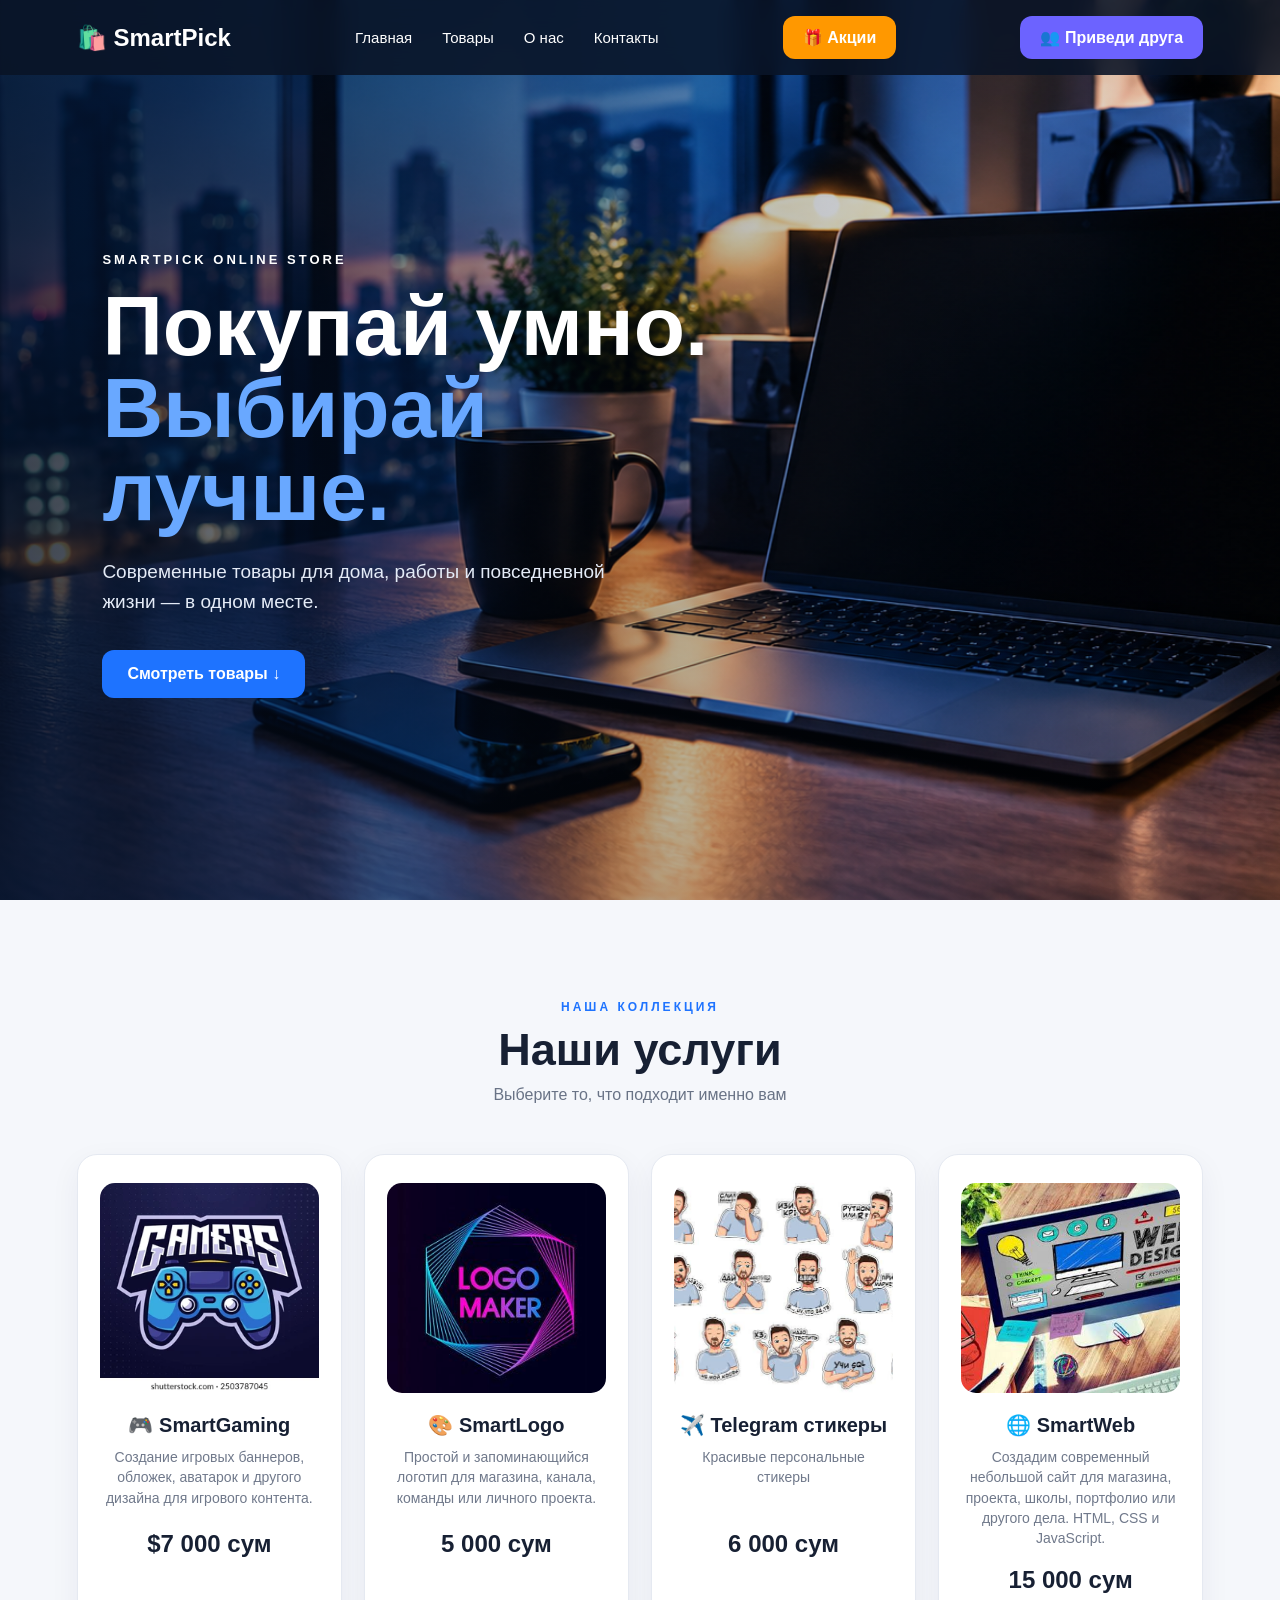
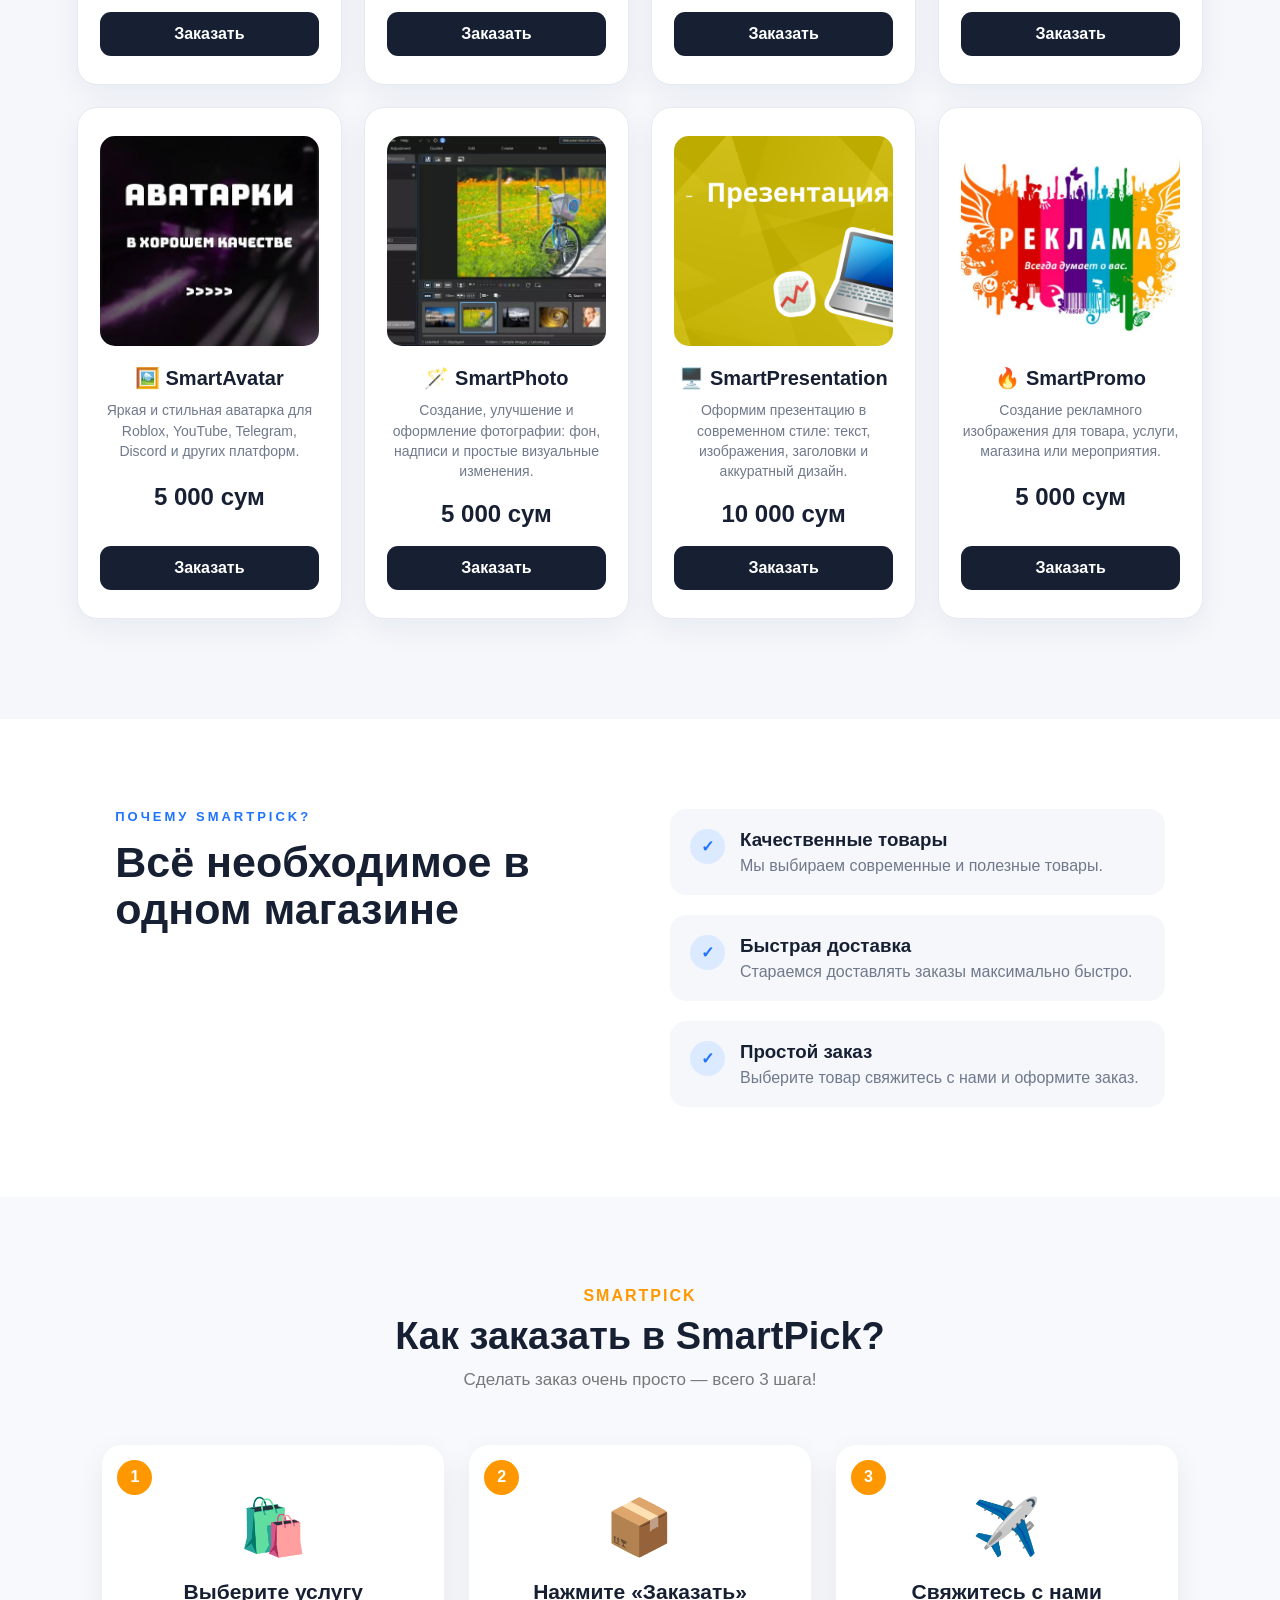
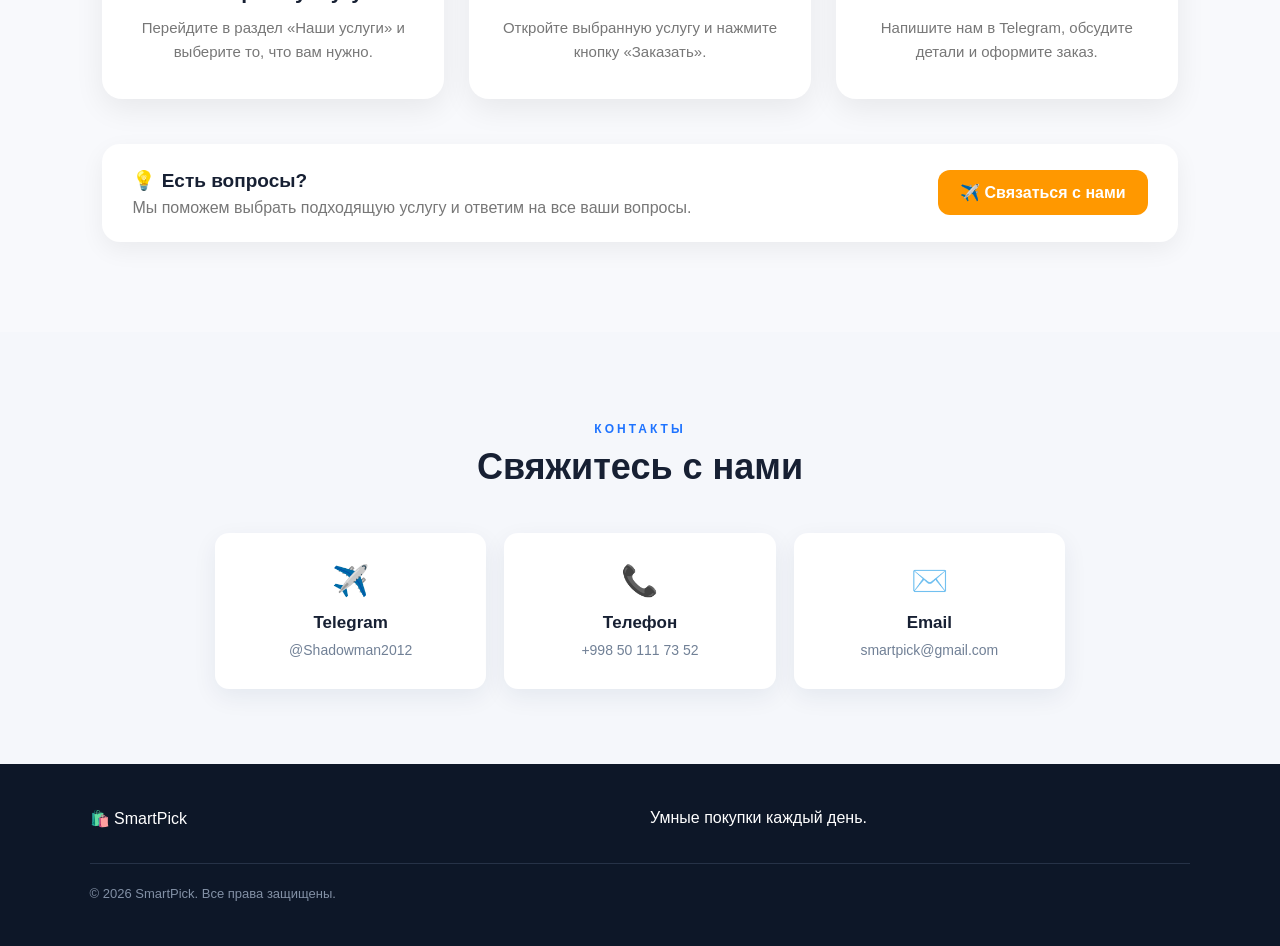
==== commit cda6281f: "Add files via upload" ====
--- a/index.html
+++ b/index.html
@@ -419,6 +419,114 @@
 
 
 
+
+
+
+
+<!-- КАК ЗАКАЗАТЬ -->
+
+<section class="how-to-order" id="how-to-order">
+
+    <div class="how-title">
+        <p>SMARTPICK</p>
+        <h2>Как заказать в SmartPick?</h2>
+        <span>
+            Сделать заказ очень просто — всего 3 шага!
+        </span>
+    </div>
+
+    <div class="order-steps">
+
+        <!-- ШАГ 1 -->
+        <div class="order-step">
+
+            <div class="step-number">
+                1
+            </div>
+
+            <div class="step-icon">
+                🛍️
+            </div>
+
+            <h3>Выберите услугу</h3>
+
+            <p>
+                Перейдите в раздел «Наши услуги»
+                и выберите то, что вам нужно.
+            </p>
+
+        </div>
+
+
+        <!-- ШАГ 2 -->
+        <div class="order-step">
+
+            <div class="step-number">
+                2
+            </div>
+
+            <div class="step-icon">
+                📦
+            </div>
+
+            <h3>Нажмите «Заказать»</h3>
+
+            <p>
+                Откройте выбранную услугу и
+                нажмите кнопку «Заказать».
+            </p>
+
+        </div>
+
+
+        <!-- ШАГ 3 -->
+        <div class="order-step">
+
+            <div class="step-number">
+                3
+            </div>
+
+            <div class="step-icon">
+                ✈️
+            </div>
+
+            <h3>Свяжитесь с нами</h3>
+
+            <p>
+                Напишите нам в Telegram,
+                обсудите детали и оформите заказ.
+            </p>
+
+        </div>
+
+    </div>
+
+
+    <div class="order-help">
+
+        <div>
+            <strong>💡 Есть вопросы?</strong>
+
+            <p>
+                Мы поможем выбрать подходящую услугу
+                и ответим на все ваши вопросы.
+            </p>
+        </div>
+
+        <a href="#contacts">
+            ✈️ Связаться с нами
+        </a>
+
+    </div>
+
+</section>
+
+
+
+
+
+
+
       <!-- КОНТАКТЫ -->
 <section class="contacts-section" id="contacts">
 
--- a/style.css
+++ b/style.css
@@ -1370,4 +1370,227 @@
     background: #574fd6;
 
     transform: translateY(-2px);
+}
+
+
+
+
+
+
+
+
+
+
+
+
+
+
+
+
+
+/* =========================
+   КАК ЗАКАЗАТЬ
+========================= */
+
+.how-to-order {
+    padding: 90px 8%;
+    background: #f8f9fc;
+}
+
+
+/* ЗАГОЛОВОК */
+
+.how-title {
+    text-align: center;
+    margin-bottom: 55px;
+}
+
+.how-title p {
+    color: #ff9800;
+    font-weight: bold;
+    letter-spacing: 2px;
+    margin-bottom: 10px;
+}
+
+.how-title h2 {
+    font-size: 38px;
+    margin: 0 0 12px;
+}
+
+.how-title span {
+    color: #777;
+    font-size: 17px;
+}
+
+
+/* ШАГИ */
+
+.order-steps {
+    max-width: 1100px;
+    margin: auto;
+
+    display: grid;
+    grid-template-columns: repeat(3, 1fr);
+
+    gap: 25px;
+}
+
+
+/* КАРТОЧКА */
+
+.order-step {
+    position: relative;
+
+    background: white;
+
+    padding: 35px 25px;
+
+    border-radius: 20px;
+
+    text-align: center;
+
+    box-shadow: 0 10px 30px rgba(0,0,0,0.07);
+
+    transition: 0.3s;
+}
+
+.order-step:hover {
+    transform: translateY(-7px);
+
+    box-shadow: 0 15px 35px rgba(0,0,0,0.12);
+}
+
+
+/* НОМЕР */
+
+.step-number {
+    position: absolute;
+
+    top: 15px;
+    left: 15px;
+
+    width: 35px;
+    height: 35px;
+
+    display: flex;
+    align-items: center;
+    justify-content: center;
+
+    background: #ff9800;
+
+    color: white;
+
+    border-radius: 50%;
+
+    font-weight: bold;
+}
+
+
+/* ИКОНКА */
+
+.step-icon {
+    font-size: 55px;
+
+    margin: 15px 0 20px;
+}
+
+
+/* ЗАГОЛОВОК */
+
+.order-step h3 {
+    font-size: 21px;
+
+    margin-bottom: 12px;
+}
+
+
+/* ТЕКСТ */
+
+.order-step p {
+    color: #777;
+
+    line-height: 1.6;
+
+    font-size: 15px;
+}
+
+
+/* НИЖНИЙ БЛОК */
+
+.order-help {
+    max-width: 1100px;
+
+    margin: 45px auto 0;
+
+    padding: 25px 30px;
+
+    background: white;
+
+    border-radius: 18px;
+
+    display: flex;
+
+    justify-content: space-between;
+
+    align-items: center;
+
+    gap: 20px;
+
+    box-shadow: 0 8px 25px rgba(0,0,0,0.06);
+}
+
+.order-help strong {
+    font-size: 19px;
+}
+
+.order-help p {
+    margin: 7px 0 0;
+
+    color: #777;
+}
+
+.order-help a {
+    display: inline-block;
+
+    padding: 13px 22px;
+
+    background: #ff9800;
+
+    color: white;
+
+    text-decoration: none;
+
+    border-radius: 12px;
+
+    font-weight: bold;
+
+    white-space: nowrap;
+
+    transition: 0.3s;
+}
+
+.order-help a:hover {
+    background: #f57c00;
+
+    transform: translateY(-2px);
+}
+
+
+/* МОБИЛЬНАЯ ВЕРСИЯ */
+
+@media (max-width: 800px) {
+
+    .order-steps {
+        grid-template-columns: 1fr;
+    }
+
+    .how-title h2 {
+        font-size: 30px;
+    }
+
+    .order-help {
+        flex-direction: column;
+        text-align: center;
+    }
+
 }
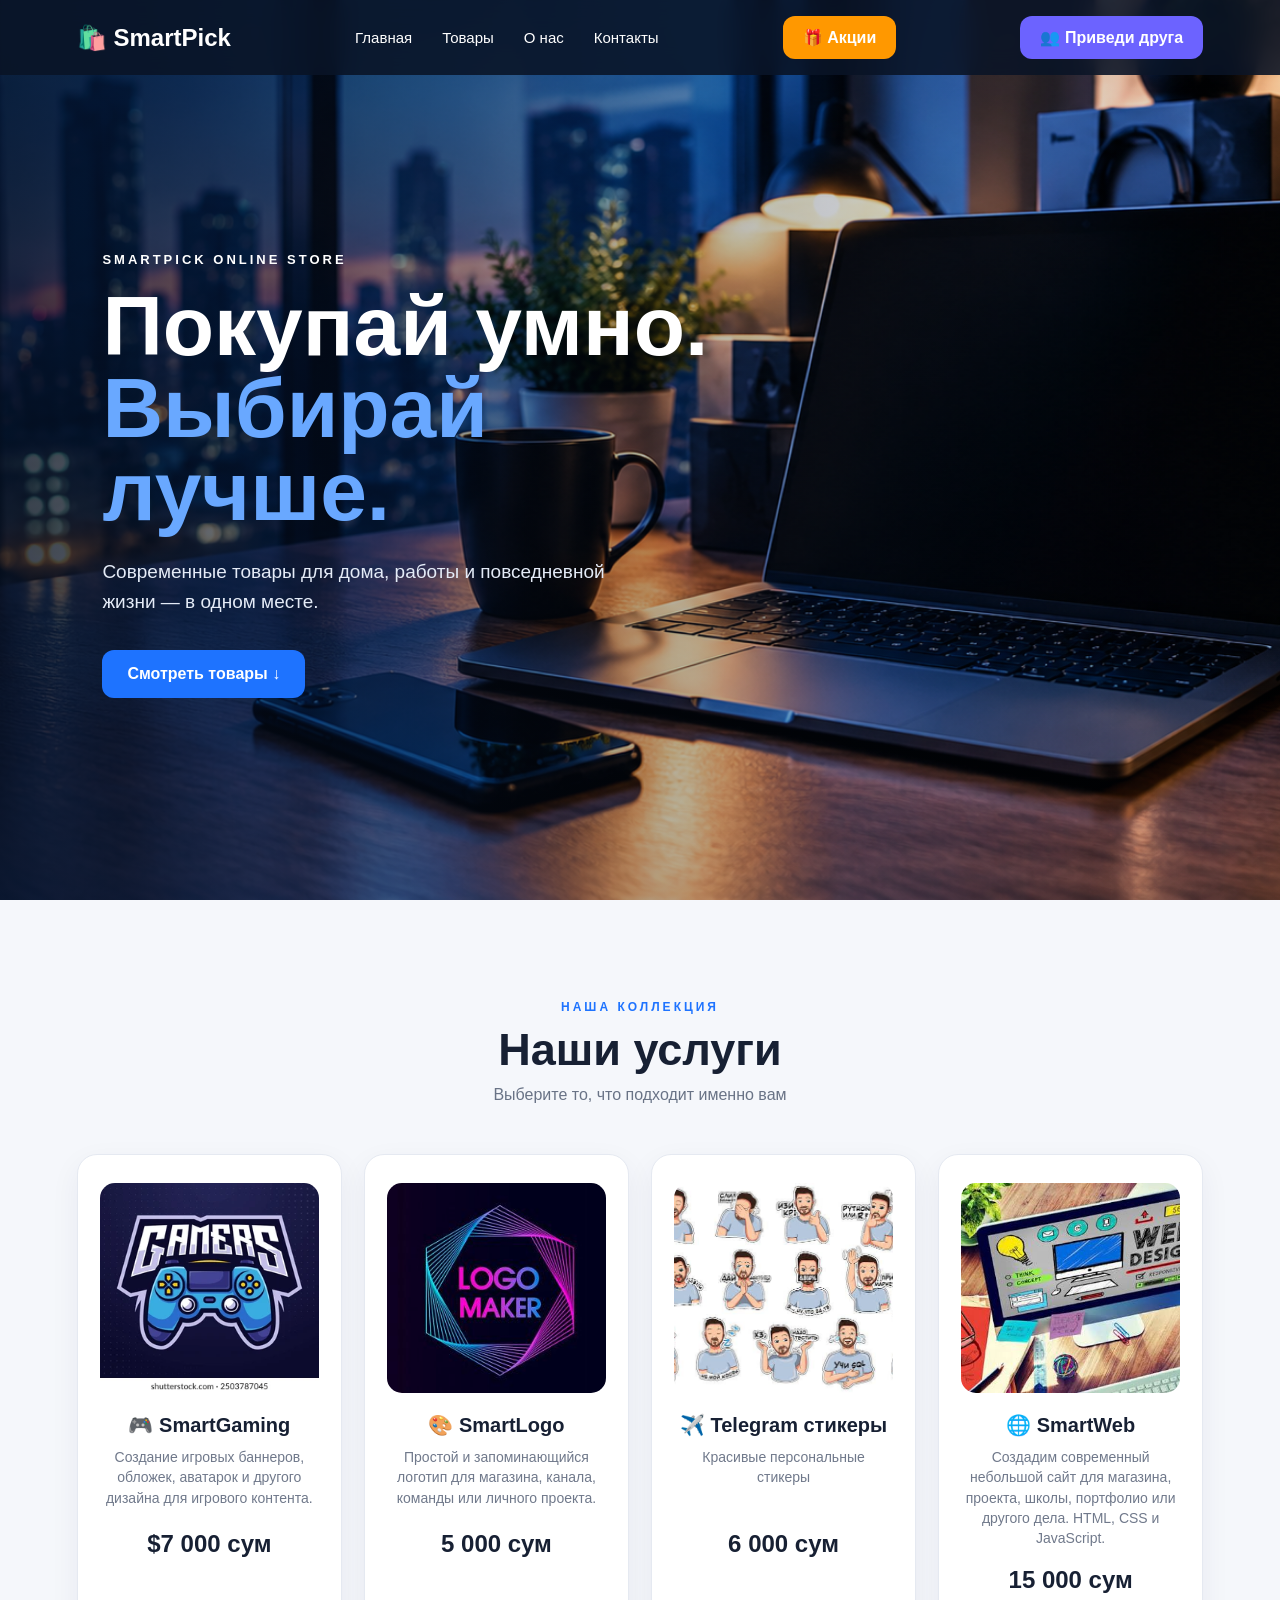
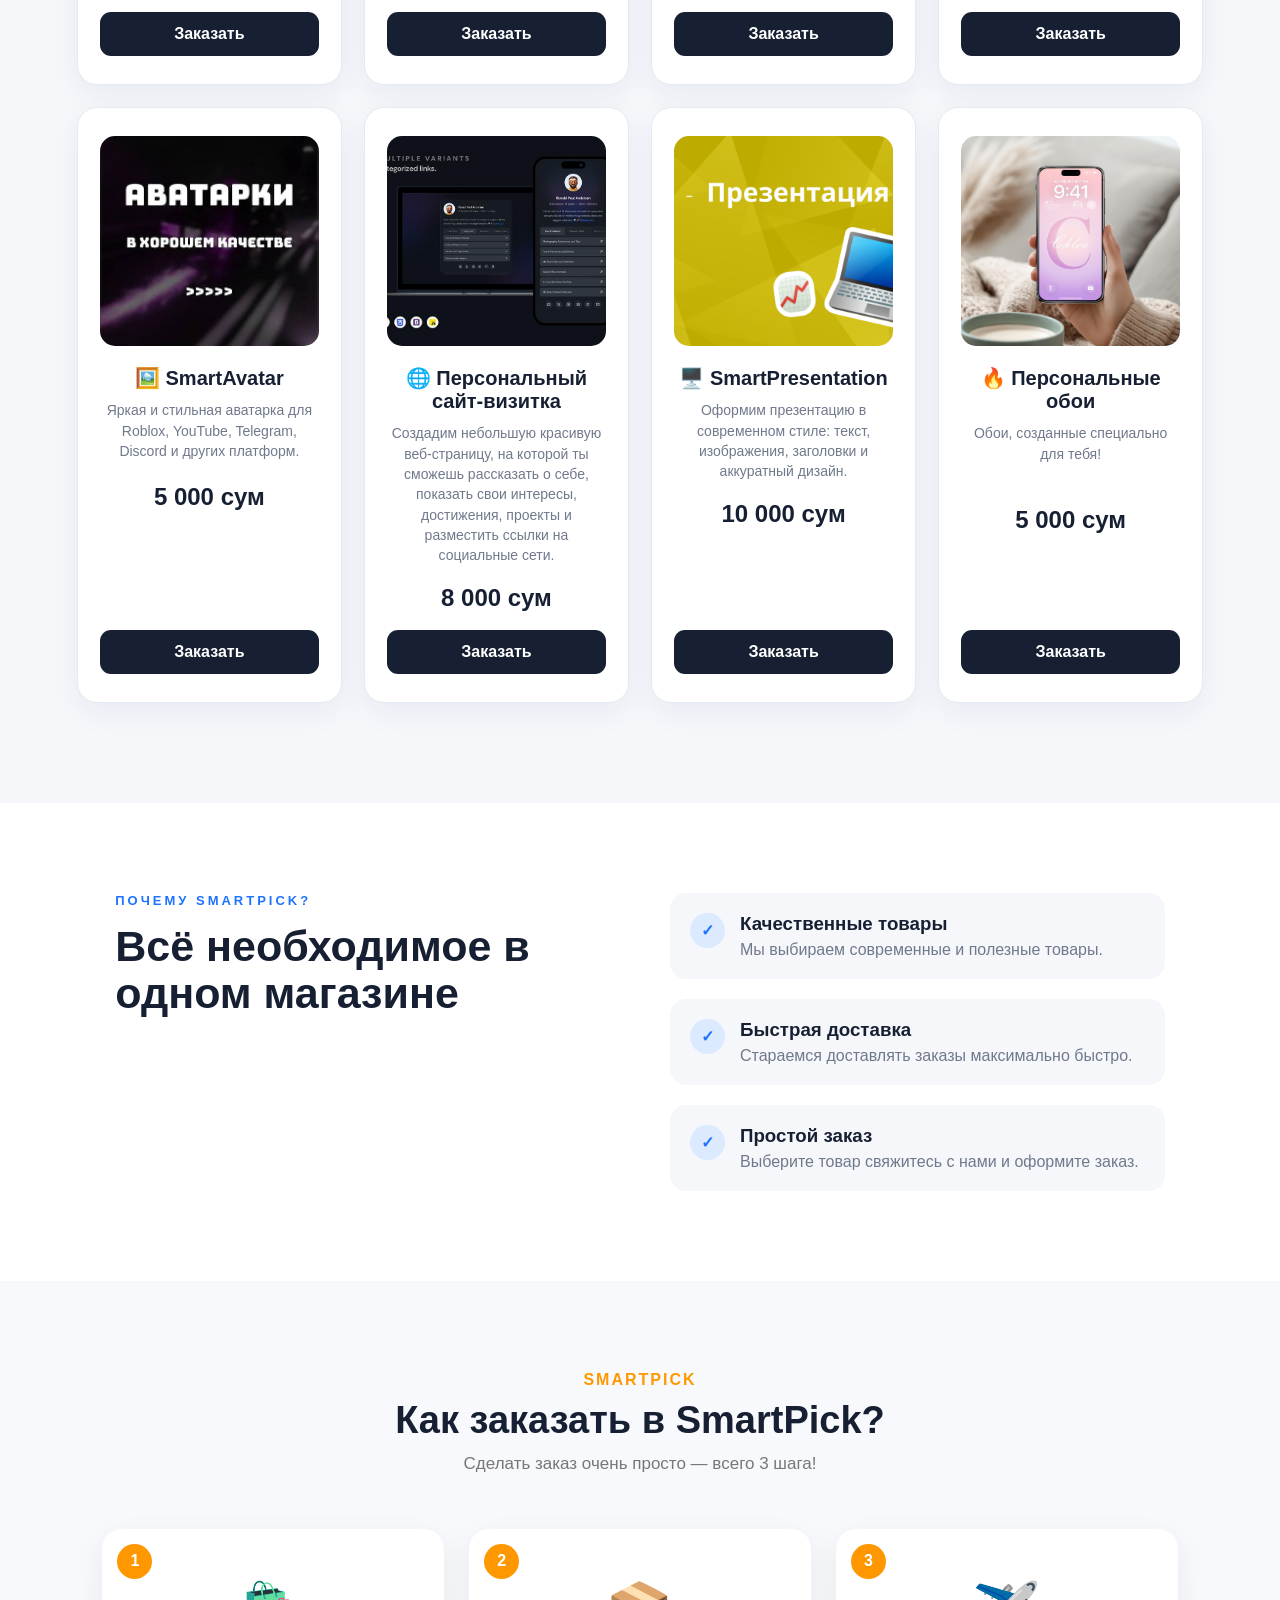
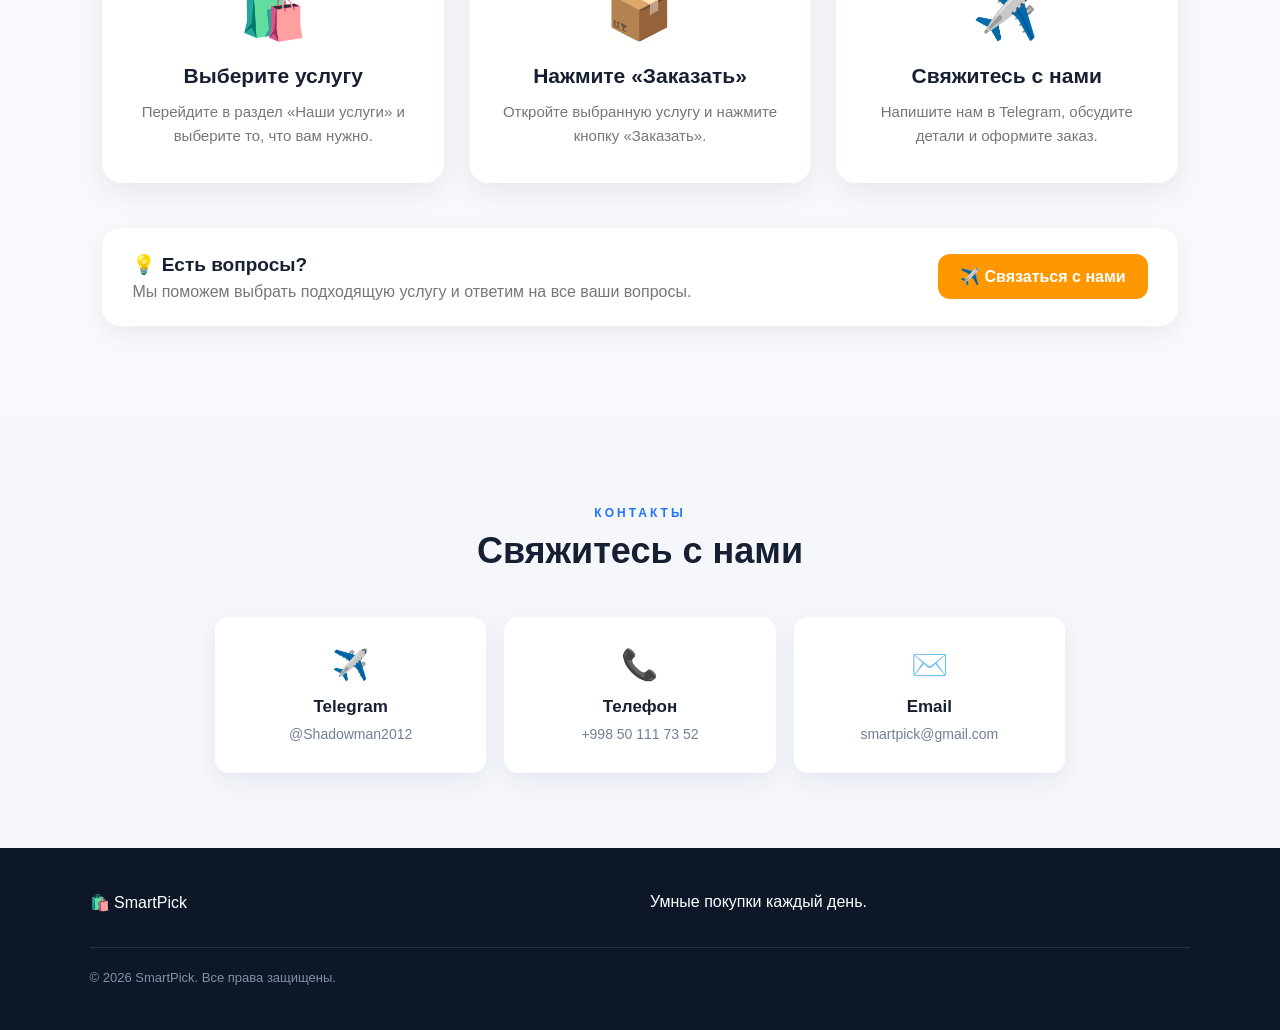
==== commit 8b42bd64: "Add files via upload" ====
--- a/index.html
+++ b/index.html
@@ -254,24 +254,25 @@
     <div class="product-card">
 
         <div class="product-image">
-            <img src="makingphoto.jpg" alt="Mecha Keyboard">
-        </div>
-
-        <h3>🪄  SmartPhoto</h3>
+            <img src="myinfo.jpg" alt="Mecha Keyboard">
+        </div>
+
+        <h3>🌐 Персональный сайт-визитка</h3>
 
         <p>
-            Создание, улучшение и оформление фотографии: фон,
-            надписи и простые визуальные изменения.
-        </p>
-
-        <div class="price">5 000 сум</div>
+            Создадим небольшую красивую веб-страницу, на которой ты сможешь рассказать о себе,
+             показать свои интересы, достижения,
+              проекты и разместить ссылки на социальные сети.
+        </p>
+
+        <div class="price">8 000 сум</div>
 
         <details class="order-details">
 
             <summary>Заказать</summary>
 
             <div class="order-message">
-                📦 Хотите заказать <b>🪄  SmartPhoto</b>?
+                📦 Хотите заказать <b>🌐 Персональный сайт-визитка</b>?
                 <br><br>
                 📞 Свяжитесь с нами!
                 <br>
@@ -321,15 +322,13 @@
     <div class="product-card">
 
         <div class="product-image">
-            <img src="add.jpg" alt="SoundBox Mini">
-        </div>
-
-        <h3>🔥  SmartPromo</h3>
+            <img src="oboi.jpg" alt="SoundBox Mini">
+        </div>
+
+        <h3>🔥  Персональные обои</h3>
 
         <p>
-            Создание рекламного изображения для товара,
-             услуги, магазина или мероприятия.
-            
+            Обои, созданные специально для тебя!
         </p>
 
         <div class="price">5 000 сум</div>
@@ -339,7 +338,7 @@
             <summary>Заказать</summary>
 
             <div class="order-message">
-                📦 Хотите заказать <b>🔥  SmartPromo</b>?
+                📦 Хотите заказать <b>🔥  Персональные обои</b>?
                 <br><br>
                 📞 Свяжитесь с нами!
                 <br>
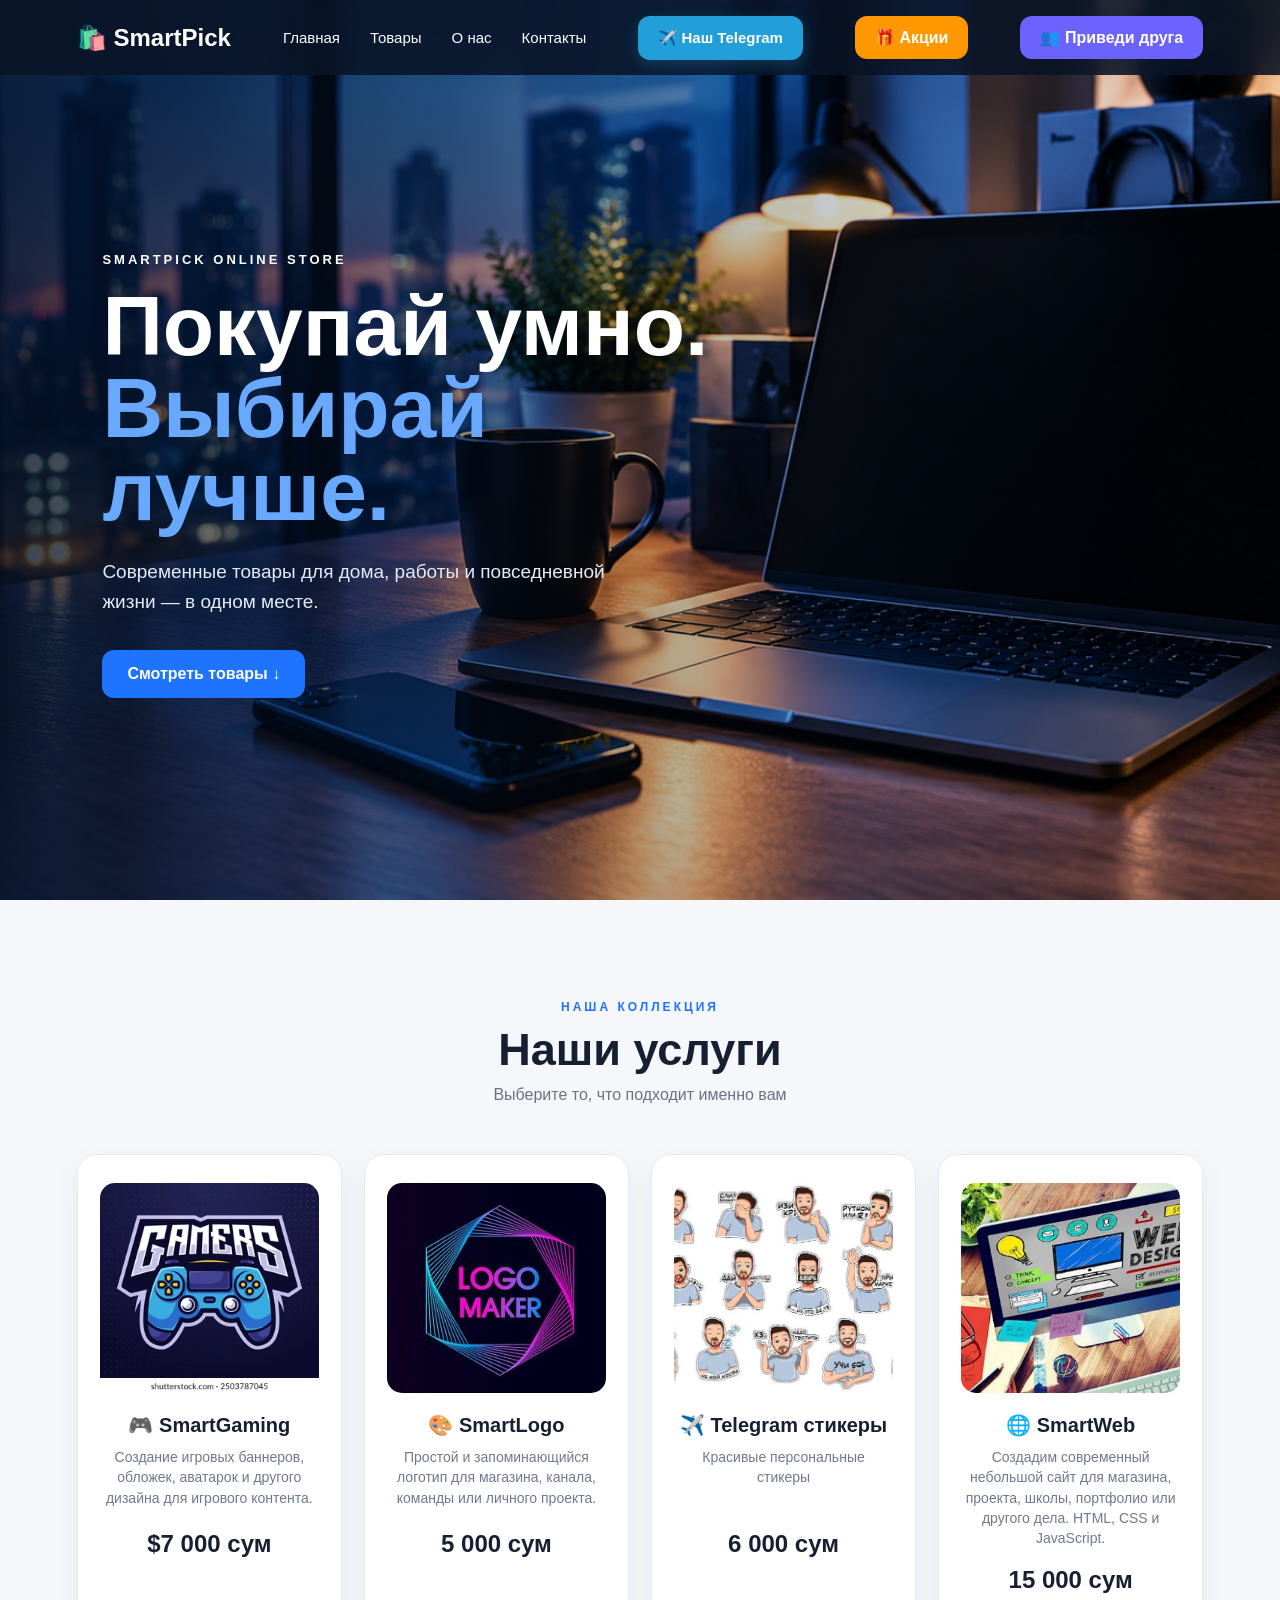
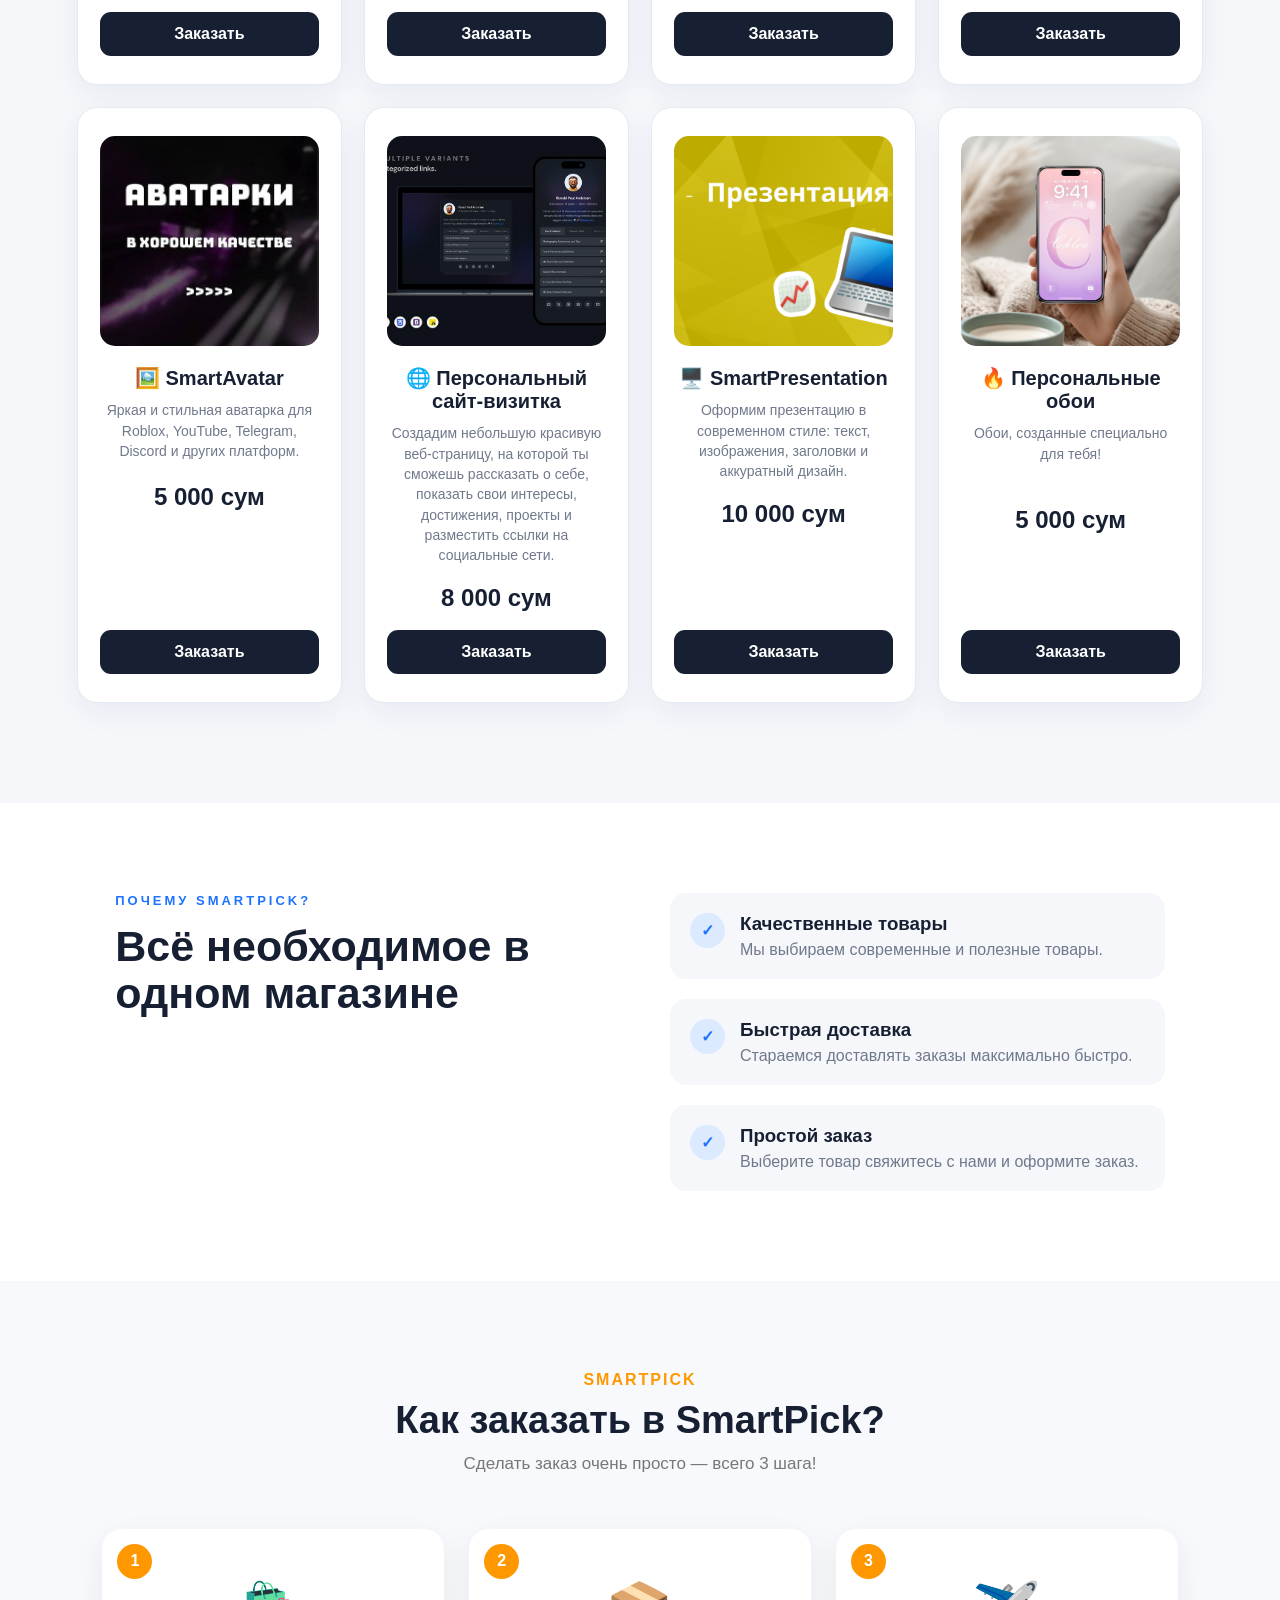
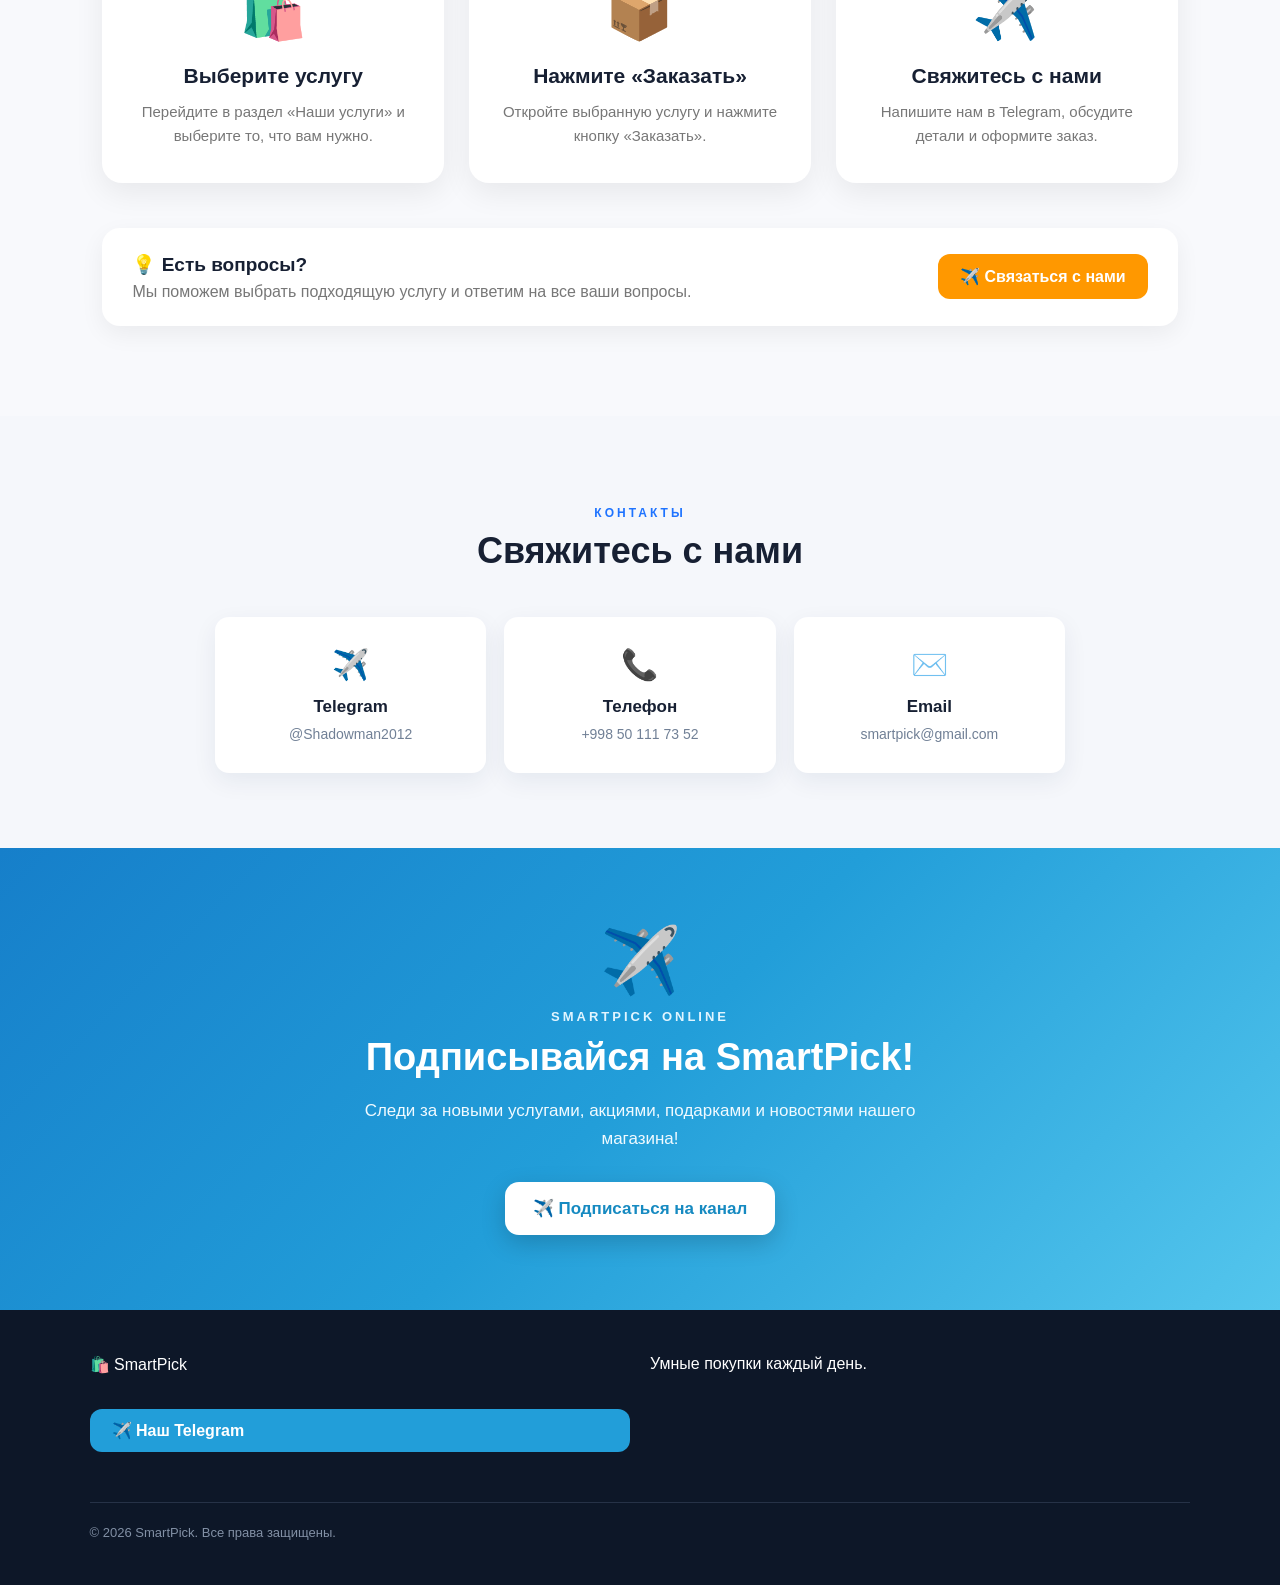
==== commit a870291b: "Add files via upload" ====
--- a/index.html
+++ b/index.html
@@ -23,7 +23,18 @@
             <a href="#products">Товары</a>
             <a href="#about">О нас</a>
             <a href="#contacts">Контакты</a>
+
         </nav>
+
+
+        <a
+    href="https://t.me/SmartPickOffical"
+    target="_blank"
+    rel="noopener noreferrer"
+    class="telegram-header"
+>
+    ✈️ Наш Telegram
+</a>
 
 
 
@@ -577,6 +588,50 @@
 
 
 
+
+
+<!-- ПОДПИСКА НА TELEGRAM -->
+
+<section class="telegram-subscribe">
+
+    <div class="telegram-subscribe-content">
+
+        <div class="telegram-subscribe-icon">
+            ✈️
+        </div>
+
+        <p class="telegram-small">
+            SMARTPICK ONLINE
+        </p>
+
+        <h2>
+            Подписывайся на SmartPick!
+        </h2>
+
+        <p class="telegram-description">
+            Следи за новыми услугами, акциями,
+            подарками и новостями нашего магазина!
+        </p>
+
+        <a
+            href="https://t.me/SmartPickOffical"
+            target="_blank"
+            rel="noopener noreferrer"
+            class="telegram-subscribe-button"
+        >
+            ✈️ Подписаться на канал
+        </a>
+
+    </div>
+
+</section>
+
+
+
+
+
+
+
 <footer>
 
     <div class="footer-logo">
@@ -586,6 +641,19 @@
     <p>
         Умные покупки каждый день.
     </p>
+
+
+    <a
+    href="https://t.me/SmartPickOffical"
+    target="_blank"
+    rel="noopener noreferrer"
+    class="telegram-footer"
+>
+    ✈️ Наш Telegram
+</a>
+
+
+
 
     <div class="copyright">
         © 2026 SmartPick. Все права защищены.
--- a/style.css
+++ b/style.css
@@ -1593,4 +1593,150 @@
         text-align: center;
     }
 
+}
+
+
+
+
+
+
+
+
+
+
+/* =========================
+   TELEGRAM — КНОПКА В ШАПКЕ
+========================= */
+
+.telegram-header {
+    display: inline-block;
+    padding: 13px 20px;
+    background: #229ED9;
+    color: white;
+    text-decoration: none;
+    border-radius: 12px;
+    font-size: 15px;
+    font-weight: bold;
+    box-shadow: 0 5px 15px rgba(34, 158, 217, 0.25);
+    transition: 0.3s;
+    white-space: nowrap;
+}
+
+.telegram-header:hover {
+    background: #168ac1;
+    transform: translateY(-3px);
+    box-shadow: 0 8px 20px rgba(34, 158, 217, 0.35);
+}
+
+
+/* =========================
+   БЛОК ПОДПИСКИ
+========================= */
+
+.telegram-subscribe {
+    padding: 75px 20px;
+    background: linear-gradient(135deg, #167fca, #229ED9, #54c6ed);
+    text-align: center;
+    color: white;
+}
+
+.telegram-subscribe-content {
+    max-width: 750px;
+    margin: auto;
+}
+
+.telegram-subscribe-icon {
+    font-size: 65px;
+    margin-bottom: 10px;
+}
+
+.telegram-small {
+    font-size: 13px;
+    font-weight: bold;
+    letter-spacing: 3px;
+    margin-bottom: 12px;
+    color: #e1f5ff;
+}
+
+.telegram-subscribe h2 {
+    font-size: 38px;
+    margin: 0 0 18px;
+}
+
+.telegram-description {
+    font-size: 17px;
+    line-height: 1.7;
+    max-width: 600px;
+    margin: 0 auto 28px;
+    color: #f0faff;
+}
+
+.telegram-subscribe-button {
+    display: inline-block;
+    padding: 16px 28px;
+    background: white;
+    color: #168ac1;
+    text-decoration: none;
+    border-radius: 14px;
+    font-size: 17px;
+    font-weight: bold;
+    box-shadow: 0 8px 25px rgba(0, 0, 0, 0.18);
+    transition: 0.3s;
+}
+
+.telegram-subscribe-button:hover {
+    transform: translateY(-4px);
+    background: #eaf8ff;
+    box-shadow: 0 12px 30px rgba(0, 0, 0, 0.25);
+}
+
+
+/* =========================
+   TELEGRAM — КНОПКА ВНИЗУ
+========================= */
+
+.telegram-footer {
+    display: inline-block;
+    margin: 15px 0;
+    padding: 12px 22px;
+    background: #229ED9;
+    color: white;
+    text-decoration: none;
+    border-radius: 12px;
+    font-weight: bold;
+    transition: 0.3s;
+}
+
+.telegram-footer:hover {
+    background: #168ac1;
+    transform: translateY(-3px);
+}
+
+
+/* =========================
+   АДАПТАЦИЯ ДЛЯ ТЕЛЕФОНА
+========================= */
+
+@media (max-width: 800px) {
+    .telegram-header {
+        padding: 10px 12px;
+        font-size: 13px;
+    }
+
+    .telegram-subscribe {
+        padding: 55px 18px;
+    }
+
+    .telegram-subscribe h2 {
+        font-size: 29px;
+    }
+
+    .telegram-description {
+        font-size: 15px;
+    }
+
+    .telegram-subscribe-button {
+        font-size: 15px;
+        padding: 14px 20px;
+    }
 }
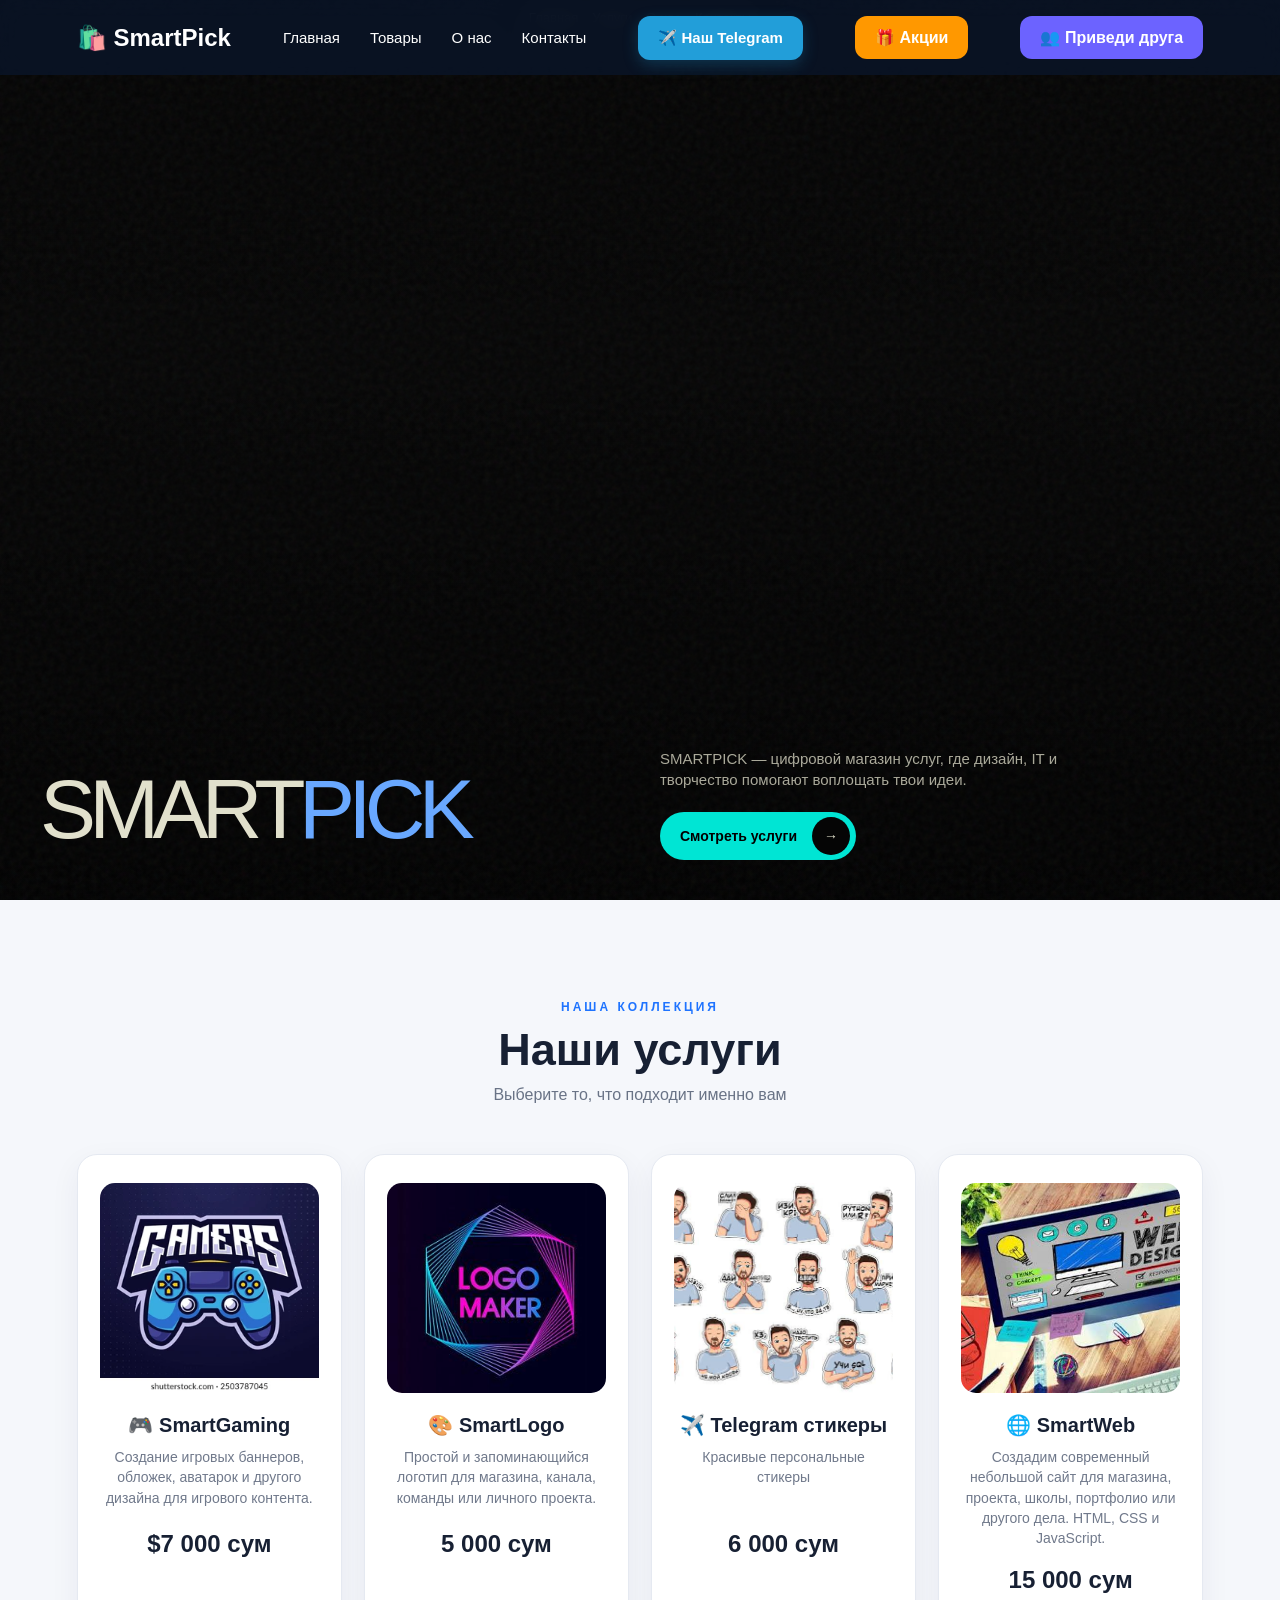
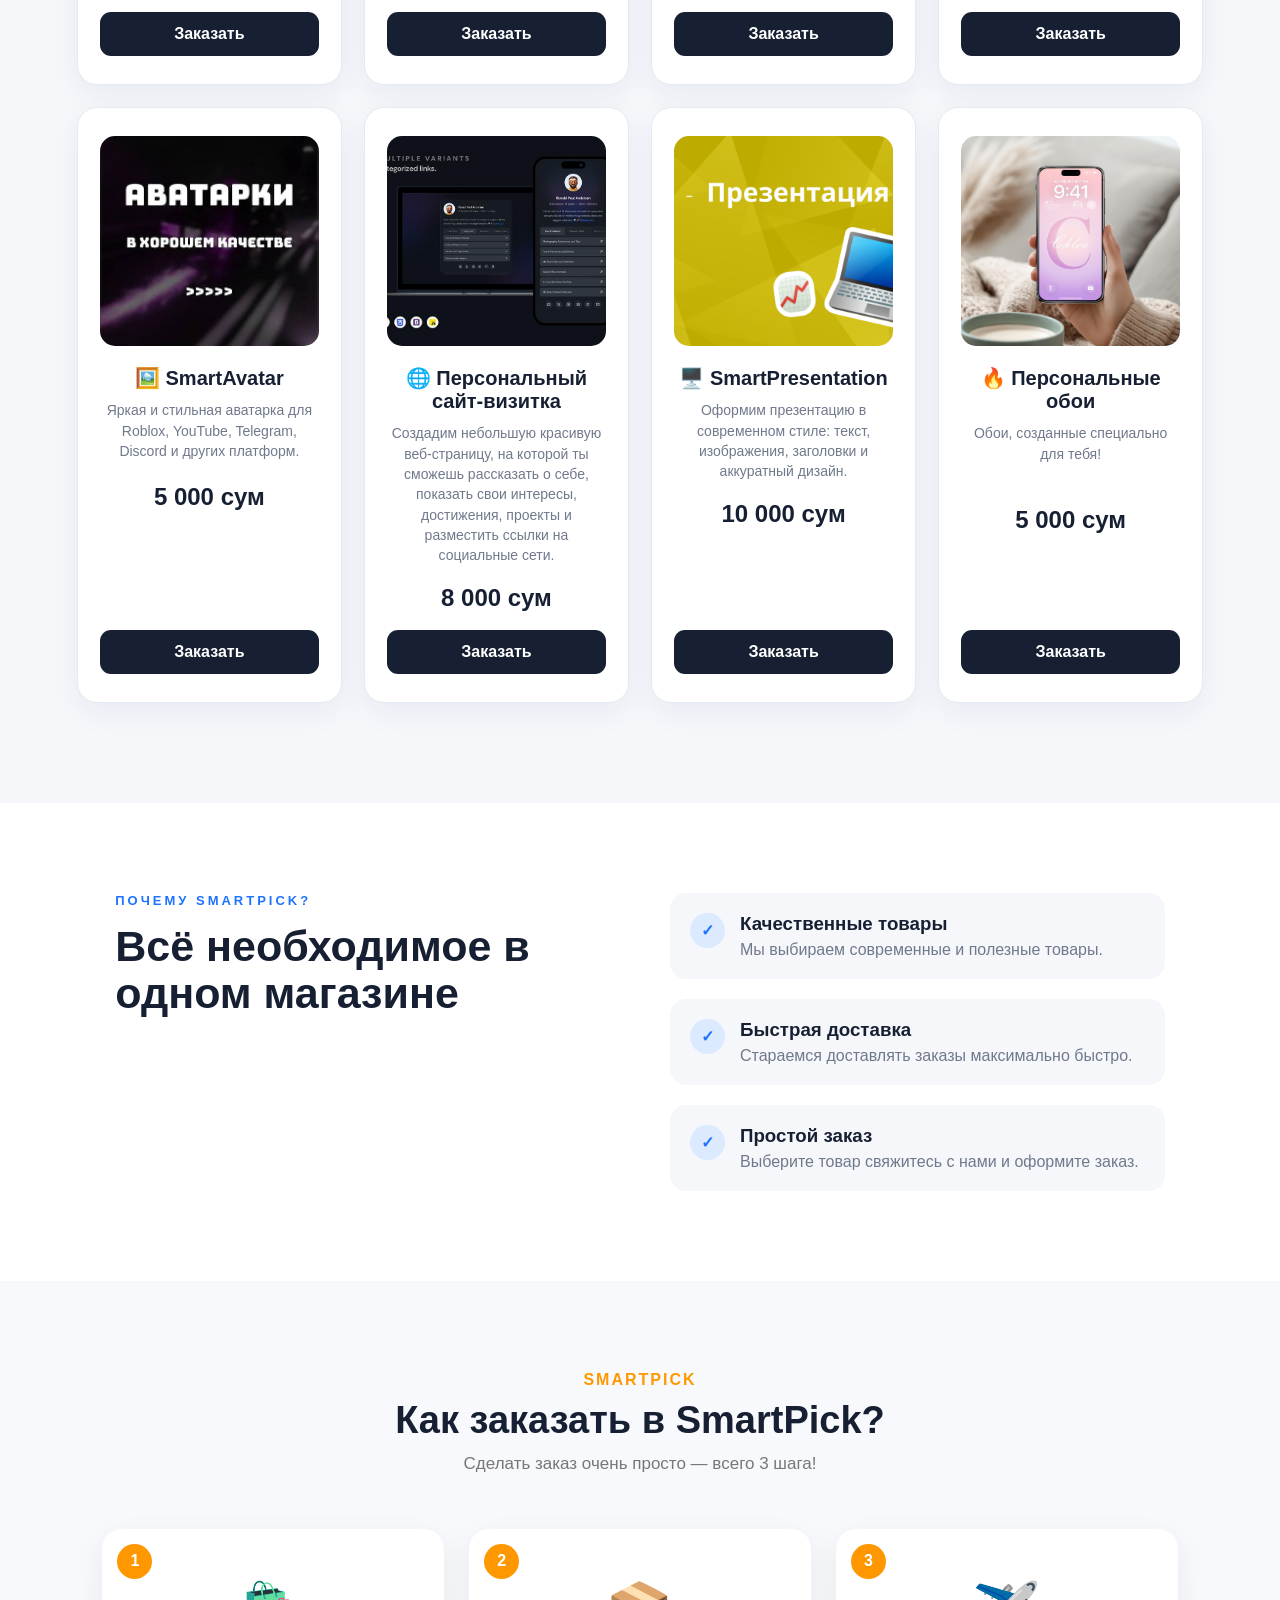
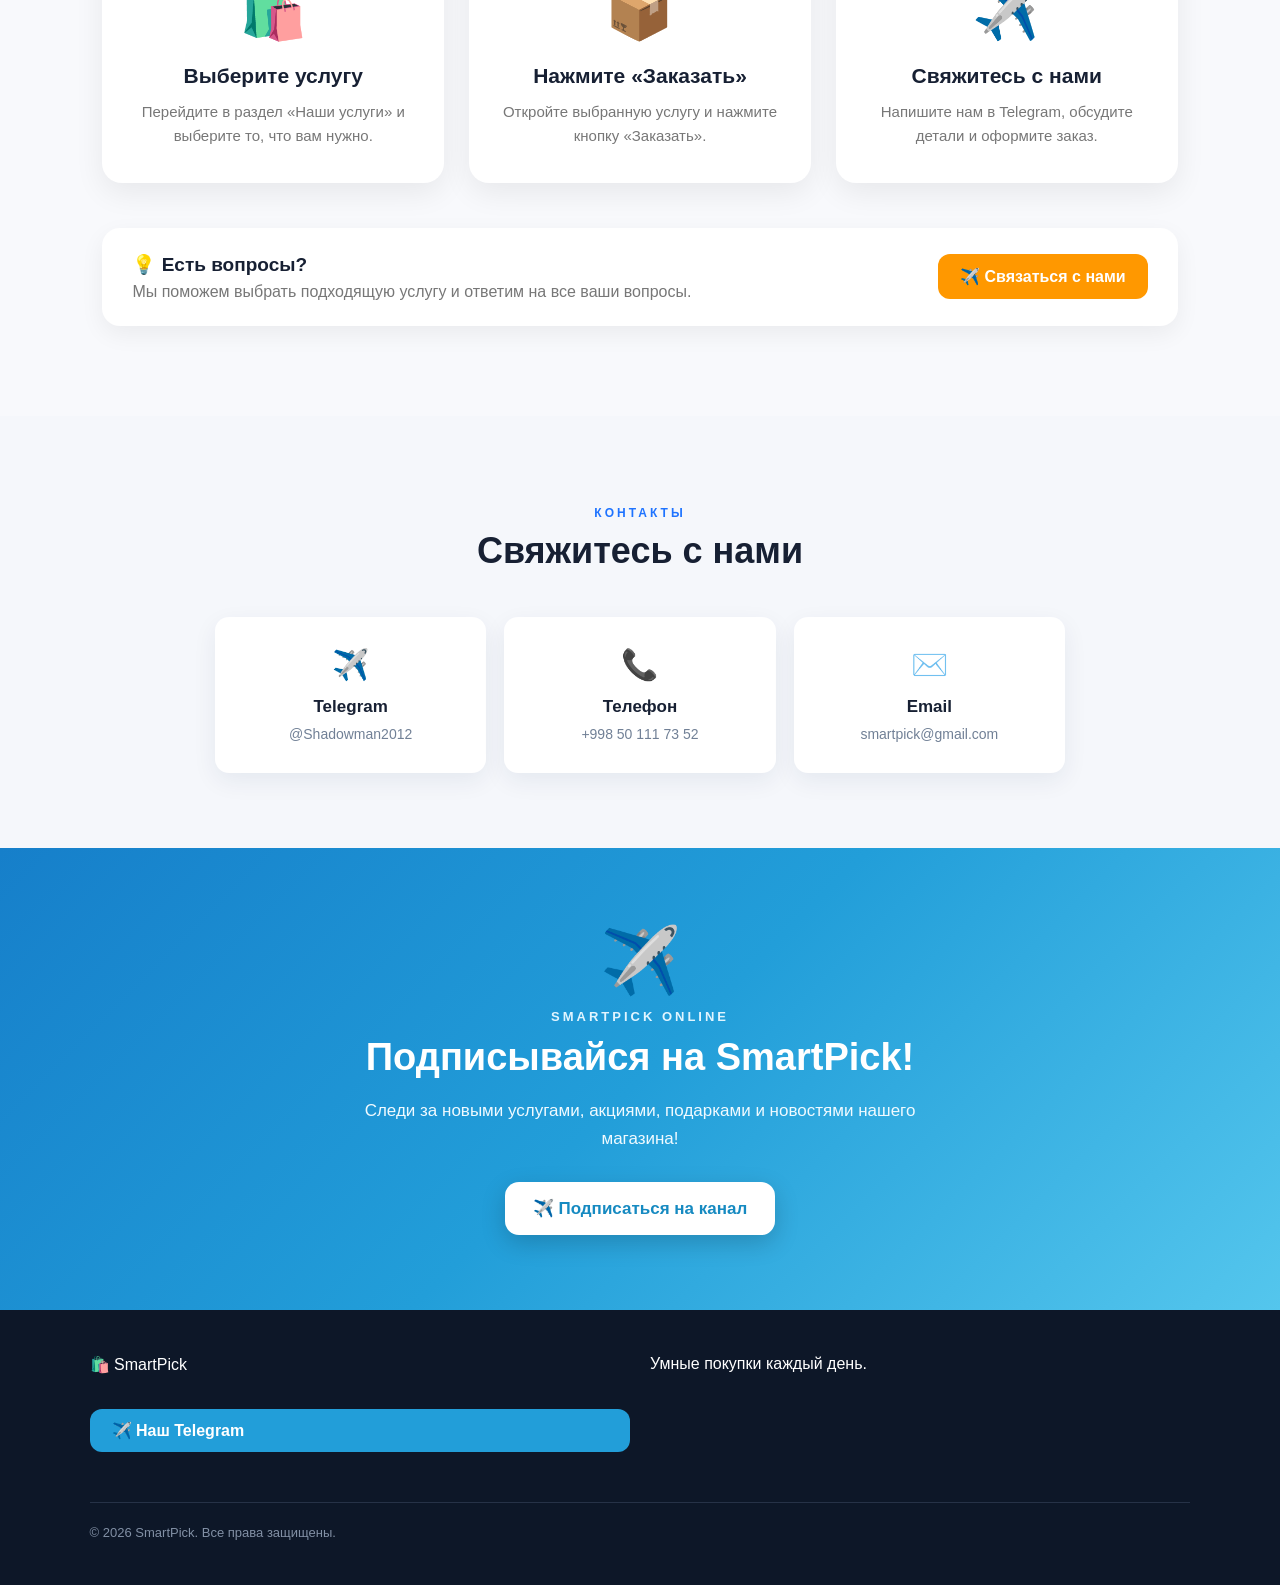
==== commit 0f2d8067: "Add files via upload" ====
--- a/index.html
+++ b/index.html
@@ -51,32 +51,58 @@
     </header>
 
 
-    <!-- ГЛАВНЫЙ ЭКРАН -->
-    <section class="hero" id="home">
-
-        <div class="hero-content">
-
-            <p class="small-title">
-                SMARTPICK ONLINE STORE
+<section class="hero prisma-hero" id="home">
+
+    <!-- Фоновое видео -->
+    <video
+        class="prisma-video"
+        autoplay
+        loop
+        muted
+        playsinline
+        src="https://d8j0ntlcm91z4.cloudfront.net/user_38xzZboKViGWJOttwIXH07lWA1P/hf_20260405_170732_8a9ccda6-5cff-4628-b164-059c500a2b41.mp4">
+    </video>
+
+    <!-- Затемнение -->
+    <div class="prisma-overlay"></div>
+
+    <!-- Верхнее меню -->
+    <nav class="prisma-nav">
+
+        <a href="#home">Главная</a>
+        <a href="#products">Услуги</a>
+        <a href="#about">О нас</a>
+        <a href="#contacts">Контакты</a>
+
+    </nav>
+
+
+    <!-- Содержимое -->
+    <div class="prisma-content">
+
+        <div class="prisma-description">
+
+            <p>
+                SMARTPICK — цифровой магазин услуг,
+                где дизайн, IT и творчество помогают
+                воплощать твои идеи.
             </p>
 
-            <h1>
-                Покупай умно.<br>
-                <span>Выбирай лучше.</span>
-            </h1>
-
-            <p class="hero-text">
-                Современные товары для дома, работы
-                и повседневной жизни — в одном месте.
-            </p>
-
-            <a href="#products" class="hero-button">
-                Смотреть товары ↓
+            <a href="#products" class="prisma-button">
+                Смотреть услуги
+                <span>→</span>
             </a>
 
         </div>
 
-    </section>
+
+        <h1 class="prisma-title">
+            SMART<span>PICK</span>
+        </h1>
+
+    </div>
+
+</section>
 
 
     <!-- ТОВАРЫ -->
--- a/style.css
+++ b/style.css
@@ -1739,4 +1739,287 @@
         font-size: 15px;
         padding: 14px 20px;
     }
+}
+
+
+
+
+
+
+
+
+
+
+/* ==========================================
+   SMARTPICK PRISMA HERO
+========================================== */
+
+.prisma-hero {
+    position: relative;
+    width: 100%;
+    height: 100vh;
+    min-height: 650px;
+    overflow: hidden;
+    background: #050505;
+    border-radius: 0;
+}
+
+
+/* Фоновое видео */
+
+.prisma-video {
+    position: absolute;
+    inset: 0;
+
+    width: 100%;
+    height: 100%;
+
+    object-fit: cover;
+
+    z-index: 0;
+}
+
+
+/* Затемнение видео */
+
+.prisma-overlay {
+    position: absolute;
+    inset: 0;
+
+    z-index: 1;
+
+    background:
+        linear-gradient(
+            to bottom,
+            rgba(0, 0, 0, 0.35),
+            rgba(0, 0, 0, 0.05) 40%,
+            rgba(0, 0, 0, 0.75)
+        );
+}
+
+
+/* Лёгкий шум */
+
+.prisma-hero::after {
+    content: "";
+
+    position: absolute;
+    inset: 0;
+
+    z-index: 2;
+
+    pointer-events: none;
+
+    opacity: 0.12;
+
+    background-image:
+        url("data:image/svg+xml,%3Csvg viewBox='0 0 180 180' xmlns='http://www.w3.org/2000/svg'%3E%3Cfilter id='n'%3E%3CfeTurbulence type='fractalNoise' baseFrequency='.8' numOctaves='4' stitchTiles='stitch'/%3E%3C/filter%3E%3Crect width='100%25' height='100%25' filter='url(%23n)' opacity='.45'/%3E%3C/svg%3E");
+}
+
+
+/* Верхнее меню */
+
+.prisma-nav {
+    position: absolute;
+
+    top: 0;
+    left: 50%;
+
+    transform: translateX(-50%);
+
+    z-index: 10;
+
+    display: flex;
+    align-items: center;
+
+    gap: 14px;
+
+    padding: 10px 25px 13px;
+
+    background: #050505;
+
+    border-radius: 0 0 22px 22px;
+
+    white-space: nowrap;
+}
+
+
+.prisma-nav a {
+    color: rgba(225, 224, 204, 0.8);
+
+    text-decoration: none;
+
+    font-size: 13px;
+
+    transition: 0.3s;
+}
+
+
+.prisma-nav a:hover {
+    color: #ffffff;
+}
+
+
+/* Контент */
+
+.prisma-content {
+    position: absolute;
+
+    left: 0;
+    right: 0;
+    bottom: 0;
+
+    z-index: 5;
+
+    display: grid;
+
+    grid-template-columns: 1fr 1fr;
+
+    align-items: end;
+
+    gap: 40px;
+
+    padding: 0 40px 25px;
+}
+
+
+/* Большой SMARTPICK */
+
+.prisma-title {
+    order: 1;
+
+    margin: 0;
+
+    color: #e1e0cc;
+
+    font-size: clamp(80px, 16vw, 250px);
+
+    font-weight: 500;
+
+    line-height: 0.78;
+
+    letter-spacing: -0.08em;
+
+    white-space: nowrap;
+}
+
+
+.prisma-title span {
+    color: #00e5d4;
+}
+
+
+/* Описание */
+
+.prisma-description {
+    order: 2;
+
+    max-width: 430px;
+
+    padding-bottom: 15px;
+}
+
+
+.prisma-description p {
+    margin: 0 0 22px;
+
+    color: rgba(225, 224, 204, 0.75);
+
+    font-size: 15px;
+
+    line-height: 1.4;
+}
+
+
+/* Кнопка */
+
+.prisma-button {
+    display: inline-flex;
+
+    align-items: center;
+
+    gap: 15px;
+
+    padding: 5px 6px 5px 20px;
+
+    border-radius: 50px;
+
+    background: #00e5d4;
+
+    color: #000;
+
+    text-decoration: none;
+
+    font-size: 14px;
+
+    font-weight: 600;
+
+    transition: 0.3s;
+}
+
+
+.prisma-button span {
+    display: flex;
+
+    align-items: center;
+    justify-content: center;
+
+    width: 38px;
+    height: 38px;
+
+    border-radius: 50%;
+
+    background: #050505;
+
+    color: #e1e0cc;
+
+    transition: 0.3s;
+}
+
+
+.prisma-button:hover {
+    gap: 20px;
+}
+
+
+.prisma-button:hover span {
+    transform: scale(1.1);
+}
+
+
+/* Мобильная версия */
+
+@media (max-width: 800px) {
+
+    .prisma-nav {
+        gap: 10px;
+
+        padding-left: 15px;
+        padding-right: 15px;
+    }
+
+    .prisma-nav a {
+        font-size: 10px;
+    }
+
+    .prisma-content {
+        grid-template-columns: 1fr;
+
+        gap: 25px;
+
+        padding: 0 20px 25px;
+    }
+
+    .prisma-description {
+        order: 1;
+
+        max-width: 350px;
+    }
+
+    .prisma-title {
+        order: 2;
+
+        font-size: 21vw;
+    }
+
 }
